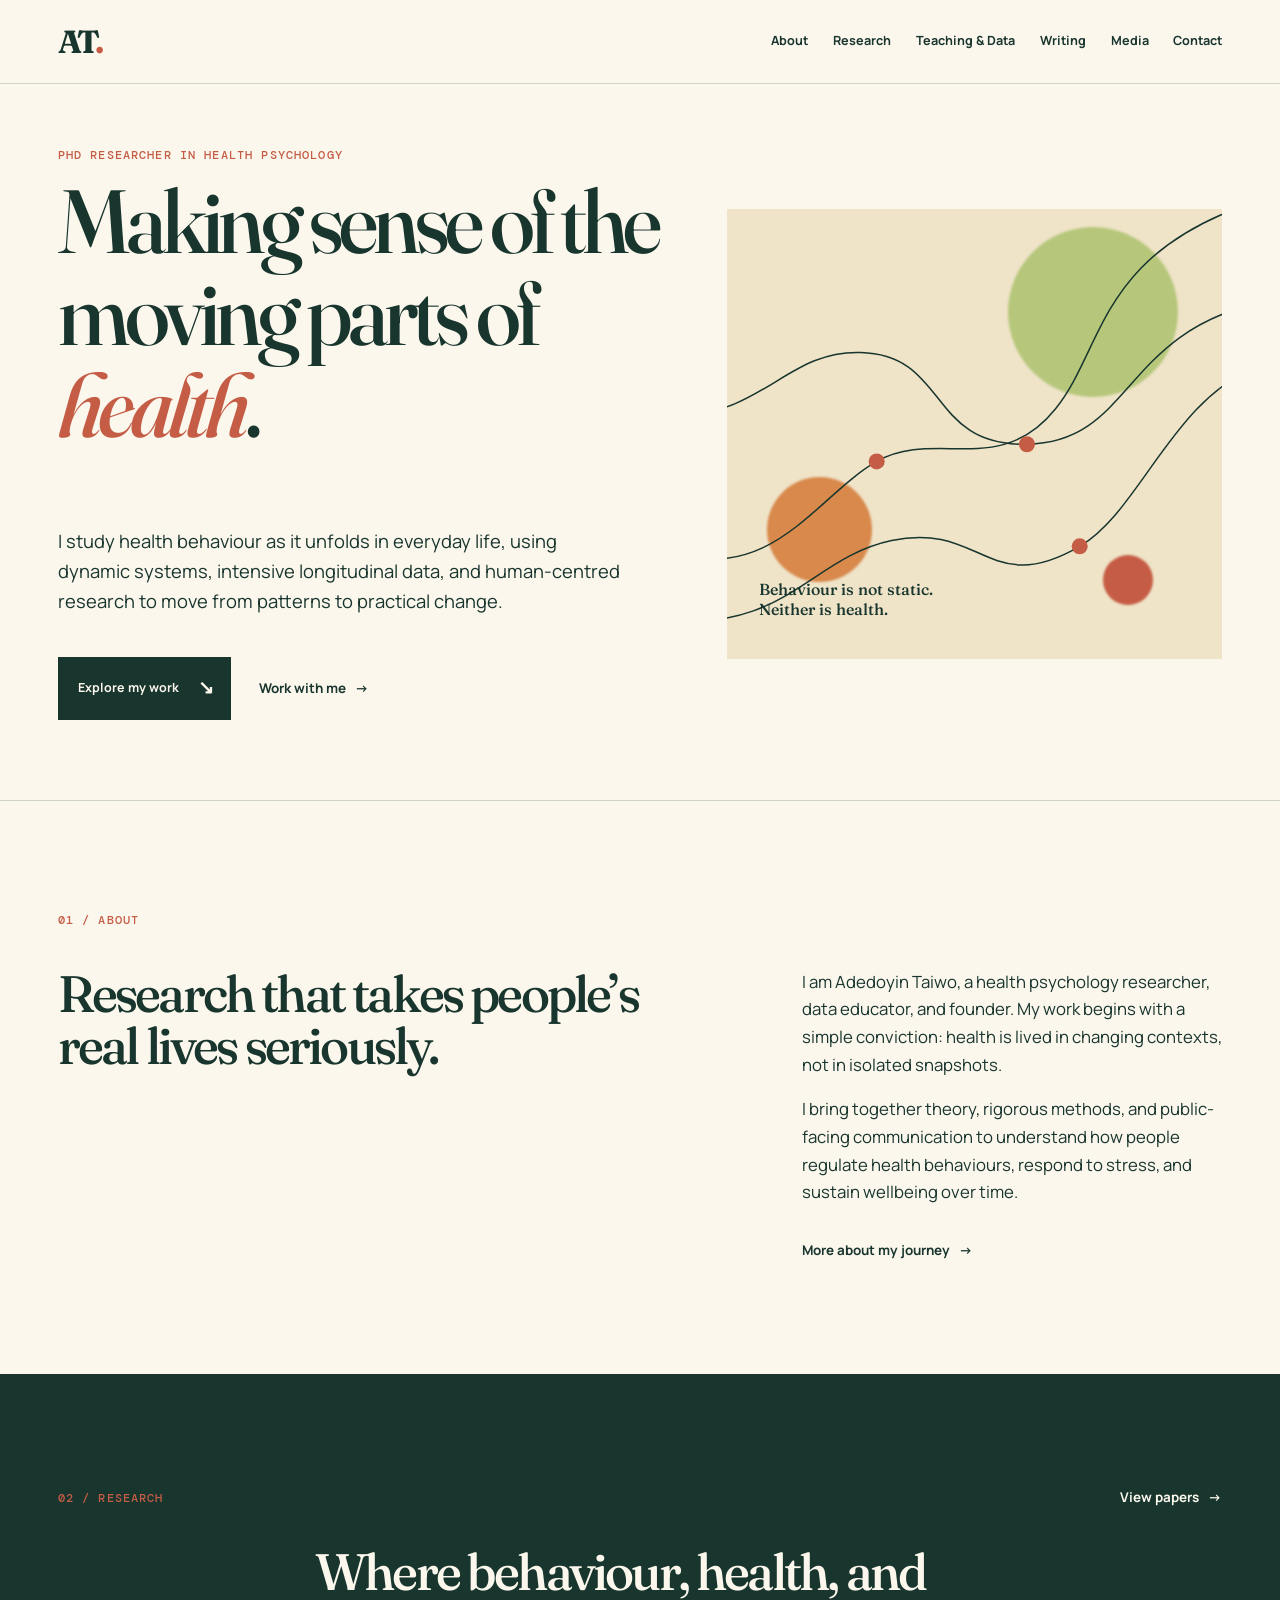
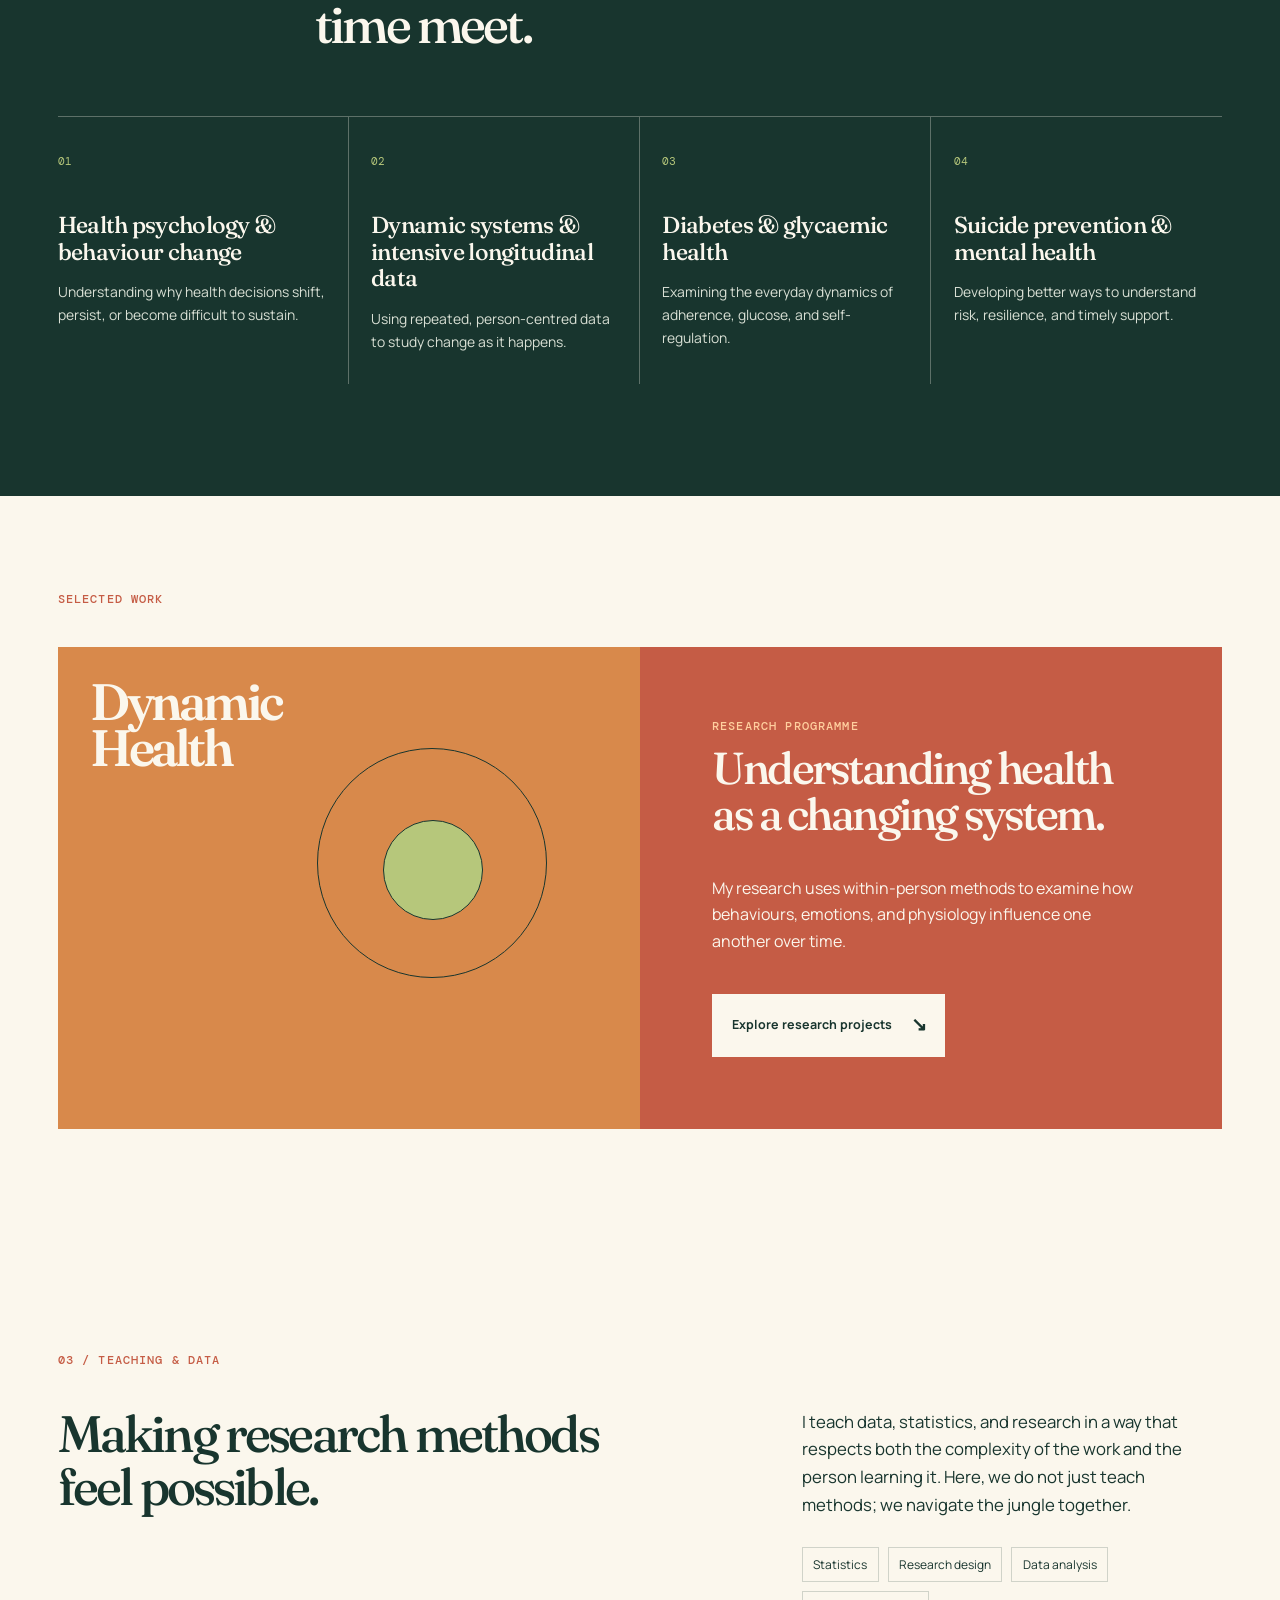
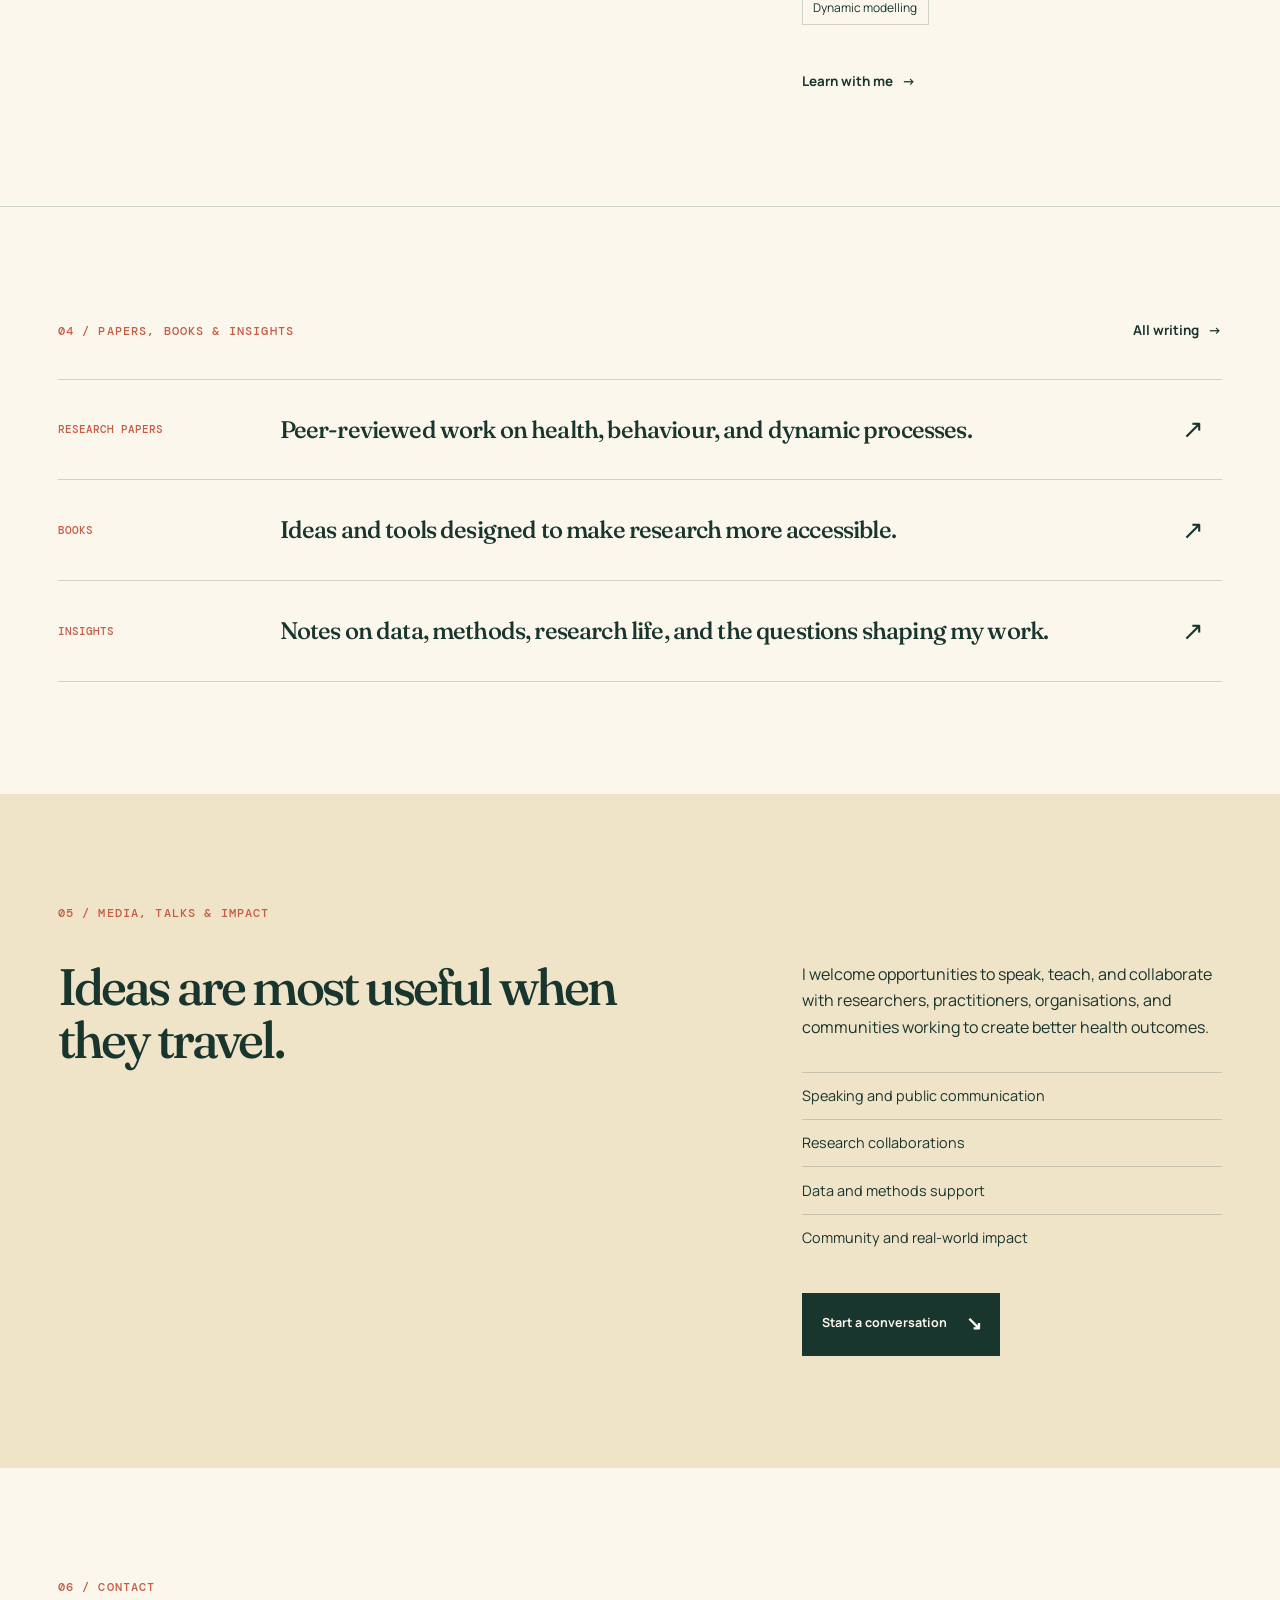
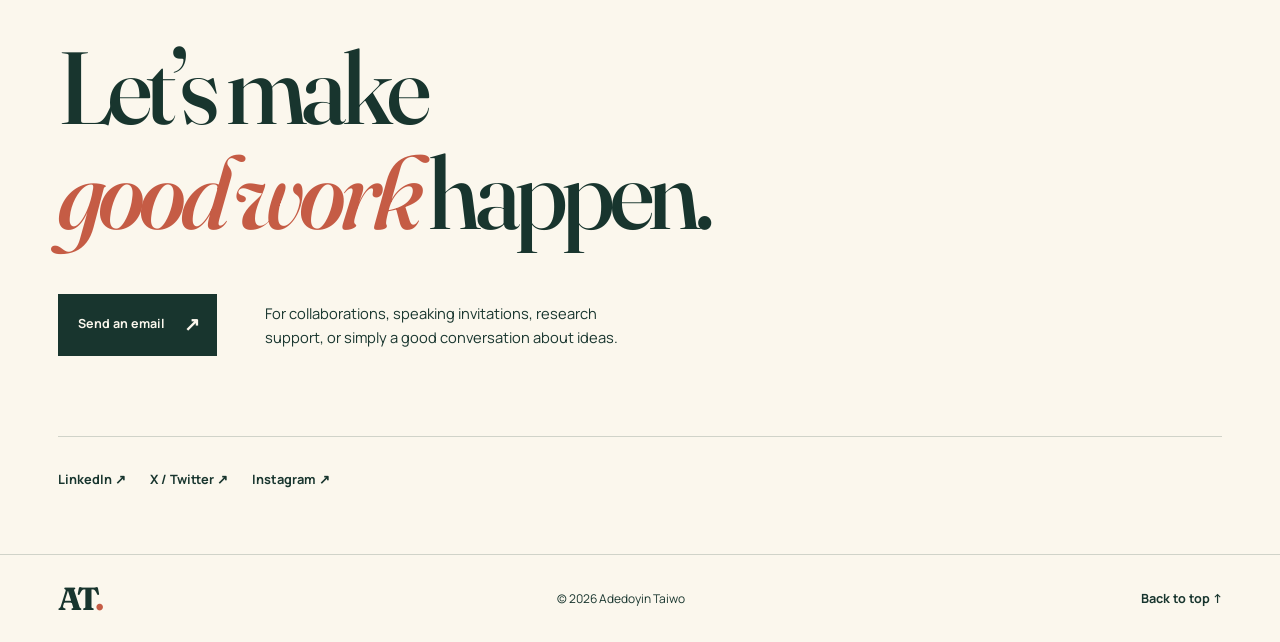
==== index.html @ b8abd849 "My Personal Website" ====
<!doctype html>
<html lang="en">
  <head>
    <meta charset="UTF-8" />
    <meta name="viewport" content="width=device-width, initial-scale=1.0" />
    <meta name="description" content="Adedoyin Taiwo is a PhD researcher in health psychology working at the intersection of health, behaviour, data, and dynamic systems." />
    <title>Adedoyin Taiwo | Health Psychology Researcher</title>
    <link rel="preconnect" href="https://fonts.googleapis.com" />
    <link rel="preconnect" href="https://fonts.gstatic.com" crossorigin />
    <link href="https://fonts.googleapis.com/css2?family=DM+Mono:wght@400;500&family=Fraunces:opsz,wght@9..144,500;9..144,600;9..144,700&family=Manrope:wght@400;500;600;700&display=swap" rel="stylesheet" />
    <link rel="stylesheet" href="styles.css" />
  </head>
  <body>
    <a class="skip-link" href="#main">Skip to content</a>
    <header class="site-header">
      <a class="wordmark" href="#home" aria-label="Adedoyin Taiwo home">AT<span>.</span></a>
      <button class="menu-button" aria-expanded="false" aria-controls="site-nav">Menu</button>
      <nav id="site-nav" class="site-nav" aria-label="Main navigation">
        <a href="#about">About</a>
        <a href="#research">Research</a>
        <a href="#teaching">Teaching & Data</a>
        <a href="#writing">Writing</a>
        <a href="#media">Media</a>
        <a href="#contact">Contact</a>
      </nav>
    </header>

    <main id="main">
      <section id="home" class="hero section-shell">
        <div class="hero-copy">
          <p class="eyebrow">PhD researcher in health psychology</p>
          <h1>Making sense of the moving parts of <em>health</em>.</h1>
          <p class="hero-intro">I study health behaviour as it unfolds in everyday life, using dynamic systems, intensive longitudinal data, and human-centred research to move from patterns to practical change.</p>
          <div class="hero-actions">
            <a class="button button-dark" href="#research">Explore my work <span>↘</span></a>
            <a class="text-link" href="#contact">Work with me <span>→</span></a>
          </div>
        </div>
        <div class="hero-art" aria-label="Abstract flowing data lines illustration" role="img">
          <div class="orb orb-one"></div><div class="orb orb-two"></div><div class="orb orb-three"></div>
          <svg viewBox="0 0 480 510" fill="none" aria-hidden="true">
            <path d="M-12 356C74 379 111 305 163 275C214 246 270 290 319 229C363 174 355 91 501 46" />
            <path d="M-22 413C84 424 105 359 176 344C254 327 261 395 340 349C393 318 421 220 496 192" />
            <path d="M-9 235C65 233 86 178 149 180C226 182 207 262 294 260C387 258 376 162 500 136" />
            <circle cx="163" cy="275" r="7" /><circle cx="340" cy="349" r="7" /><circle cx="294" cy="260" r="7" />
          </svg>
          <p class="art-caption">Behaviour is not static.<br />Neither is health.</p>
        </div>
      </section>

      <section id="about" class="about section-shell reveal">
        <p class="section-label">01 / About</p>
        <div class="section-content split">
          <h2>Research that takes people’s real lives seriously.</h2>
          <div>
            <p>I am Adedoyin Taiwo, a health psychology researcher, data educator, and founder. My work begins with a simple conviction: health is lived in changing contexts, not in isolated snapshots.</p>
            <p>I bring together theory, rigorous methods, and public-facing communication to understand how people regulate health behaviours, respond to stress, and sustain wellbeing over time.</p>
            <a class="text-link" href="#contact">More about my journey <span>→</span></a>
          </div>
        </div>
      </section>

      <section id="research" class="research section-shell reveal">
        <div class="section-heading"><p class="section-label">02 / Research</p><a class="text-link" href="#writing">View papers <span>→</span></a></div>
        <h2>Where behaviour, health, and time meet.</h2>
        <div class="theme-grid">
          <article><span>01</span><h3>Health psychology & behaviour change</h3><p>Understanding why health decisions shift, persist, or become difficult to sustain.</p></article>
          <article><span>02</span><h3>Dynamic systems & intensive longitudinal data</h3><p>Using repeated, person-centred data to study change as it happens.</p></article>
          <article><span>03</span><h3>Diabetes & glycaemic health</h3><p>Examining the everyday dynamics of adherence, glucose, and self-regulation.</p></article>
          <article><span>04</span><h3>Suicide prevention & mental health</h3><p>Developing better ways to understand risk, resilience, and timely support.</p></article>
        </div>
      </section>

      <section class="feature-project section-shell reveal">
        <p class="section-label">Selected work</p>
        <div class="project-card">
          <div class="project-visual"><span>Dynamic<br />Health</span><i></i><b></b></div>
          <div class="project-copy"><p class="project-type">RESEARCH PROGRAMME</p><h2>Understanding health as a changing system.</h2><p>My research uses within-person methods to examine how behaviours, emotions, and physiology influence one another over time.</p><a class="button button-light" href="#contact">Explore research projects <span>↘</span></a></div>
        </div>
      </section>

      <section id="teaching" class="teaching section-shell reveal">
        <p class="section-label">03 / Teaching & Data</p>
        <div class="section-content split"><h2>Making research methods feel possible.</h2><div><p>I teach data, statistics, and research in a way that respects both the complexity of the work and the person learning it. Here, we do not just teach methods; we navigate the jungle together.</p><div class="tag-row"><span>Statistics</span><span>Research design</span><span>Data analysis</span><span>Dynamic modelling</span></div><a class="text-link" href="#contact">Learn with me <span>→</span></a></div></div>
      </section>

      <section id="writing" class="writing section-shell reveal">
        <div class="section-heading"><p class="section-label">04 / Papers, books & insights</p><a class="text-link" href="#contact">All writing <span>→</span></a></div>
        <div class="writing-list">
          <article><p>RESEARCH PAPERS</p><h3>Peer-reviewed work on health, behaviour, and dynamic processes.</h3><a href="#contact" aria-label="View research papers">↗</a></article>
          <article><p>BOOKS</p><h3>Ideas and tools designed to make research more accessible.</h3><a href="#contact" aria-label="View books">↗</a></article>
          <article><p>INSIGHTS</p><h3>Notes on data, methods, research life, and the questions shaping my work.</h3><a href="#contact" aria-label="View insights">↗</a></article>
        </div>
      </section>

      <section id="media" class="media section-shell reveal">
        <p class="section-label">05 / Media, talks & impact</p>
        <div class="media-layout"><h2>Ideas are most useful when they travel.</h2><div><p>I welcome opportunities to speak, teach, and collaborate with researchers, practitioners, organisations, and communities working to create better health outcomes.</p><ul><li>Speaking and public communication</li><li>Research collaborations</li><li>Data and methods support</li><li>Community and real-world impact</li></ul><a class="button button-dark" href="#contact">Start a conversation <span>↘</span></a></div></div>
      </section>

      <section id="contact" class="contact section-shell reveal">
        <p class="section-label">06 / Contact</p>
        <h2>Let’s make<br /><em>good work</em> happen.</h2>
        <div class="contact-actions"><a class="button button-dark" href="mailto:hello@example.com">Send an email <span>↗</span></a><p>For collaborations, speaking invitations, research support, or simply a good conversation about ideas.</p></div>
        <div class="social-links"><a href="#" aria-label="LinkedIn profile">LinkedIn ↗</a><a href="#" aria-label="X profile">X / Twitter ↗</a><a href="#" aria-label="Instagram profile">Instagram ↗</a></div>
      </section>
    </main>
    <footer><a class="wordmark" href="#home">AT<span>.</span></a><p>© <span id="year"></span> Adedoyin Taiwo</p><a href="#home">Back to top ↑</a></footer>
    <script src="script.js"></script>
  </body>
</html>
---- styles.css ----
:root{--ink:#18352e;--cream:#fbf7ed;--sand:#efe3c8;--gold:#d8894b;--coral:#c55c45;--lime:#b6c77b;--line:rgba(24,53,46,.19);--serif:"Fraunces",Georgia,serif;--sans:"Manrope",Arial,sans-serif;--mono:"DM Mono",monospace}*{box-sizing:border-box}html{scroll-behavior:smooth}body{margin:0;background:var(--cream);color:var(--ink);font-family:var(--sans);font-size:16px;line-height:1.65}.skip-link{position:absolute;left:-999px}.skip-link:focus{left:1rem;top:1rem;z-index:99;background:white;padding:.5rem}.site-header{height:84px;display:flex;align-items:center;justify-content:space-between;max-width:1280px;margin:auto;padding:0 4.5vw;border-bottom:1px solid var(--line)}.wordmark{font:700 2rem var(--serif);text-decoration:none;color:var(--ink);letter-spacing:-.1em}.wordmark span{color:var(--coral)}.site-nav{display:flex;gap:1.55rem}.site-nav a,footer a{color:var(--ink);font-size:.79rem;font-weight:700;text-decoration:none}.site-nav a:hover,.text-link:hover{color:var(--coral)}.menu-button{display:none;background:none;border:0;font:700 .8rem var(--sans);color:var(--ink)}.section-shell{max-width:1280px;margin:auto;padding:7rem 4.5vw}.hero{min-height:650px;display:grid;grid-template-columns:1.1fr .9fr;align-items:center;gap:4rem;padding-top:4rem;padding-bottom:5rem}.eyebrow,.section-label,.project-type{font:500 .72rem var(--mono);letter-spacing:.1em;text-transform:uppercase}.eyebrow{color:var(--coral)}h1,h2,h3,p{margin-top:0}h1,h2{font-family:var(--serif);font-weight:500;letter-spacing:-.055em;line-height:1.03}h1{font-size:clamp(3.6rem,7vw,6.8rem);max-width:750px}h2{font-size:clamp(2.5rem,4vw,4.5rem);max-width:800px}h1 em,h2 em{color:var(--coral);font-style:italic}.hero-intro{max-width:570px;font-size:1.15rem}.hero-actions{display:flex;align-items:center;gap:1.7rem;margin-top:2.5rem}.button{display:inline-flex;gap:1.2rem;align-items:center;width:max-content;padding:.95rem 1.1rem 1rem 1.25rem;text-decoration:none;font-size:.78rem;font-weight:700}.button span{font-size:1.2rem}.button-dark{background:var(--ink);color:var(--cream)}.button-light{background:var(--cream);color:var(--ink)}.text-link{color:var(--ink);font-weight:700;text-decoration:none;font-size:.84rem}.text-link span{margin-left:.4rem}.hero-art{height:450px;position:relative;background:var(--sand);overflow:hidden}.hero-art svg{position:absolute;width:130%;height:130%;top:-14%;left:-17%}.hero-art path{stroke:var(--ink);stroke-width:1.3}.hero-art circle{fill:var(--coral)}.orb{position:absolute;border-radius:50%;filter:blur(1px)}.orb-one{width:170px;height:170px;background:var(--lime);top:4%;right:9%}.orb-two{width:105px;height:105px;background:var(--gold);bottom:17%;left:8%}.orb-three{width:50px;height:50px;background:var(--coral);bottom:12%;right:14%}.art-caption{position:absolute;left:2rem;bottom:1.5rem;line-height:1.2;font:500 1rem var(--serif)}.about{border-top:1px solid var(--line)}.section-label{color:var(--coral);margin-bottom:2.5rem}.split{display:grid;grid-template-columns:1.1fr .75fr;gap:8rem}.split>div p{font-size:1.05rem}.split .text-link{display:inline-block;margin-top:1rem}.research{background:var(--ink);color:var(--cream);max-width:none;padding-left:max(4.5vw,calc((100vw - 1280px)/2 + 4.5vw));padding-right:max(4.5vw,calc((100vw - 1280px)/2 + 4.5vw))}.research .section-heading{max-width:1280px;margin:auto}.research h2{max-width:650px;margin:0 auto 4rem}.research .text-link{color:var(--cream)}.section-heading{display:flex;justify-content:space-between;align-items:baseline}.theme-grid{max-width:1280px;margin:auto;display:grid;grid-template-columns:repeat(4,1fr);gap:0;border-top:1px solid rgba(251,247,237,.3)}.theme-grid article{padding:1.8rem 1.5rem 1rem 0;border-right:1px solid rgba(251,247,237,.3);padding-right:1.4rem}.theme-grid article+article{padding-left:1.4rem}.theme-grid article:last-child{border:0}.theme-grid span{font:400 .7rem var(--mono);color:var(--lime)}.theme-grid h3{font:500 1.45rem/1.15 var(--serif);margin:2.5rem 0 1rem;letter-spacing:-.03em}.theme-grid p{font-size:.87rem;color:#d9e0d5}.feature-project{padding-top:6rem}.project-card{display:grid;grid-template-columns:1fr 1fr;background:var(--coral);color:var(--cream)}.project-visual{min-height:440px;background:var(--gold);position:relative;padding:2rem;font:600 clamp(2rem,4vw,3.7rem)/.9 var(--serif);letter-spacing:-.06em}.project-visual i,.project-visual b{display:block;position:absolute;border:1px solid var(--ink);border-radius:50%}.project-visual i{width:230px;height:230px;right:16%;top:21%}.project-visual b{width:100px;height:100px;right:27%;top:36%;background:var(--lime)}.project-copy{padding:4.5rem}.project-copy h2{font-size:clamp(2.4rem,3.5vw,4rem)}.project-copy p:not(.project-type){max-width:450px}.project-type{color:#ffcf9e}.project-copy .button{margin-top:1.5rem}.teaching{border-bottom:1px solid var(--line)}.tag-row{display:flex;flex-wrap:wrap;gap:.55rem;margin:1.8rem 0}.tag-row span{border:1px solid var(--line);padding:.4rem .65rem;font-size:.75rem}.writing-list{border-top:1px solid var(--line)}.writing-list article{display:grid;grid-template-columns:190px 1fr 40px;align-items:center;gap:2rem;padding:1.8rem 0;border-bottom:1px solid var(--line)}.writing-list p{font:500 .67rem var(--mono);margin:0;color:var(--coral)}.writing-list h3{font:500 1.5rem/1.15 var(--serif);letter-spacing:-.035em;margin:0}.writing-list a{font-size:1.6rem;text-decoration:none;color:var(--ink)}.media{background:var(--sand);max-width:none;padding-left:max(4.5vw,calc((100vw - 1280px)/2 + 4.5vw));padding-right:max(4.5vw,calc((100vw - 1280px)/2 + 4.5vw))}.media-layout{max-width:1280px;margin:auto;display:grid;grid-template-columns:1.1fr .75fr;gap:8rem}.media-layout li{list-style:none;border-top:1px solid var(--line);padding:.7rem 0;font-size:.9rem}.media-layout ul{padding:1rem 0;margin:1rem 0}.contact{padding-bottom:4rem}.contact h2{font-size:clamp(4rem,8vw,8rem);margin:1rem 0 3rem}.contact-actions{display:flex;gap:3rem;align-items:center}.contact-actions p{max-width:380px;font-size:.92rem;margin:0}.social-links{display:flex;gap:1.5rem;border-top:1px solid var(--line);padding-top:2rem;margin-top:5rem}.social-links a{font-size:.8rem;color:var(--ink);font-weight:700;text-decoration:none}footer{max-width:1280px;margin:auto;border-top:1px solid var(--line);padding:1.5rem 4.5vw;display:flex;justify-content:space-between;align-items:center}footer p{font-size:.75rem;margin:0}@media(max-width:760px){.site-header{height:70px;padding:0 1.25rem}.menu-button{display:block}.site-nav{display:none;position:absolute;left:0;right:0;top:70px;background:var(--cream);z-index:5;padding:1.3rem;flex-direction:column;border-bottom:1px solid var(--line)}.site-nav.open{display:flex}.section-shell{padding:4.5rem 1.25rem}.hero{display:block;min-height:0;padding-top:4rem}.hero-art{height:370px;margin-top:3.5rem}.split,.media-layout{grid-template-columns:1fr;gap:2rem}.theme-grid{grid-template-columns:1fr 1fr}.theme-grid article{border-bottom:1px solid rgba(251,247,237,.3);padding-left:0!important}.theme-grid article:nth-child(even){border-right:0;padding-left:1.25rem!important}.project-card{grid-template-columns:1fr}.project-copy{padding:2.4rem 1.5rem}.project-visual{min-height:300px}.writing-list article{grid-template-columns:1fr 30px;gap:1rem}.writing-list article p{grid-column:1/3}.contact-actions{display:block}.contact-actions p{margin-top:1.5rem}.social-links{gap:.8rem;flex-wrap:wrap}footer{padding:1.25rem;gap:1rem}.hero-actions{flex-wrap:wrap}}
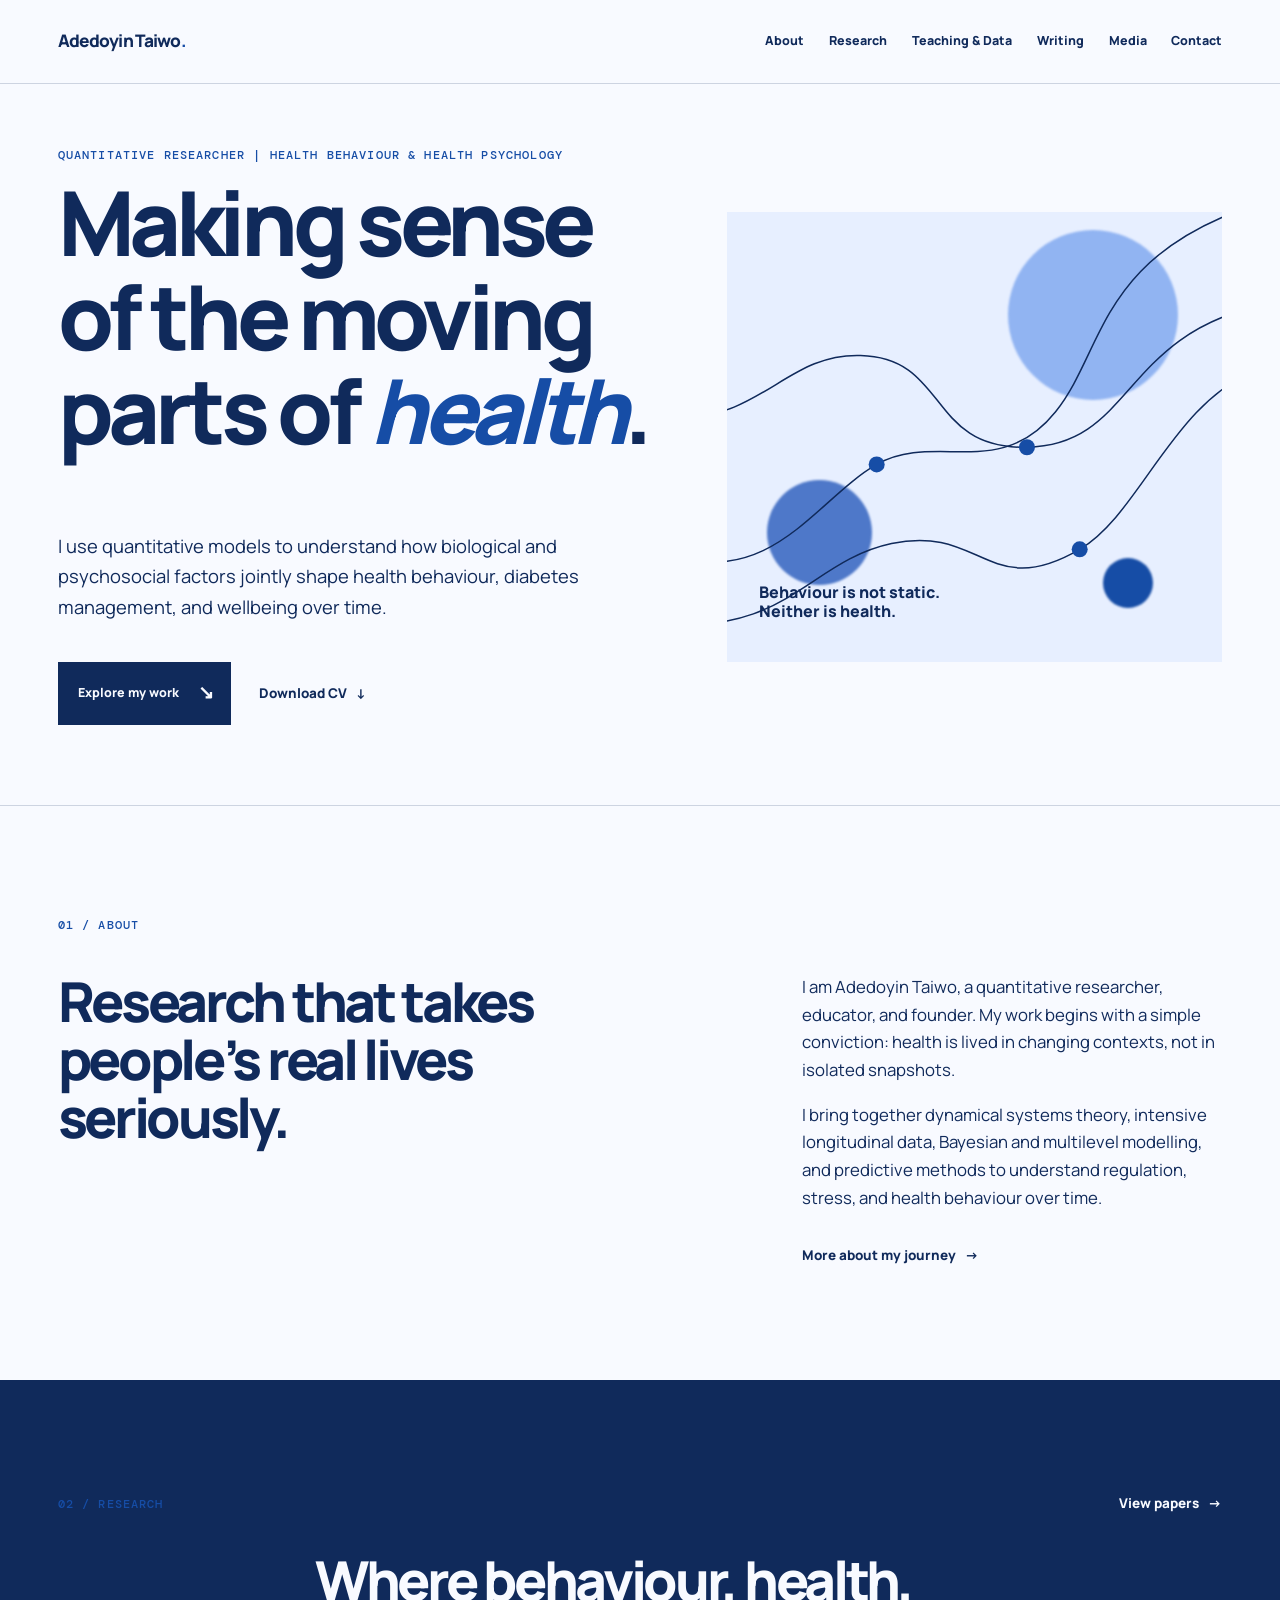
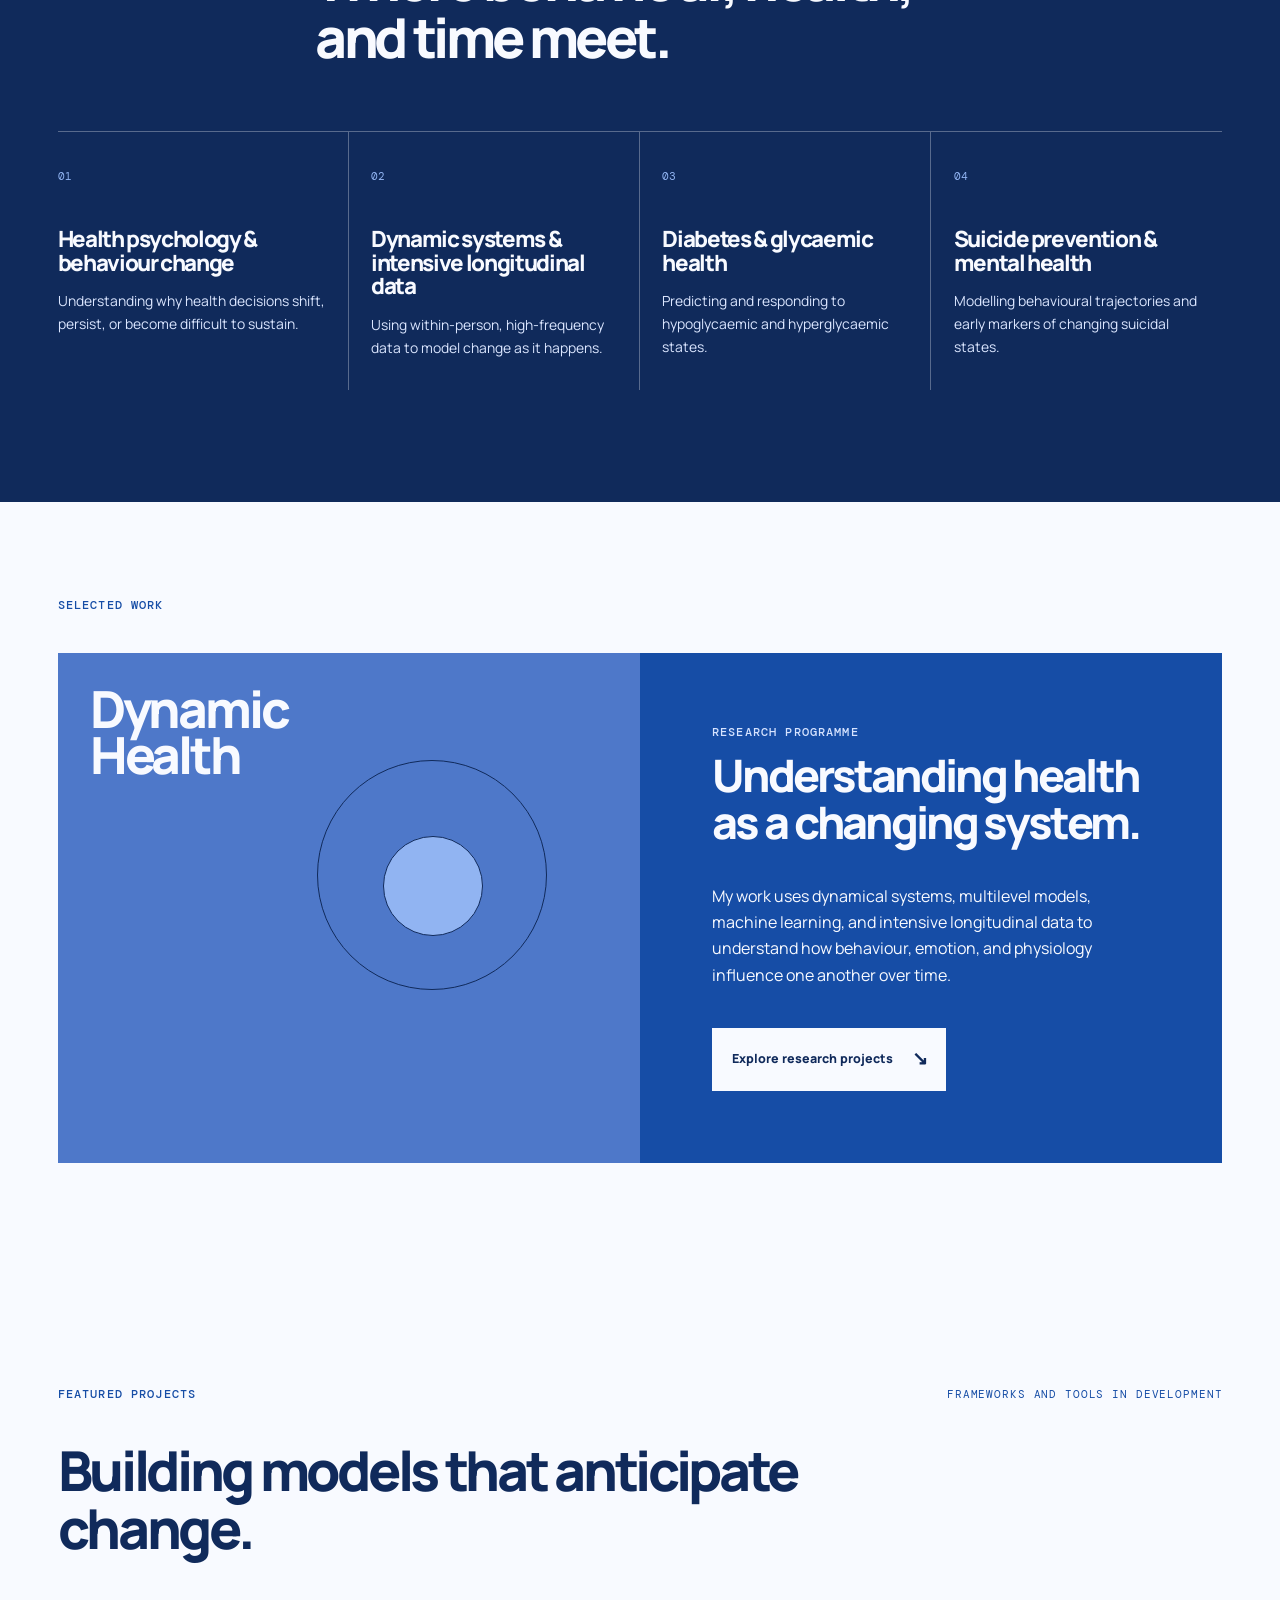
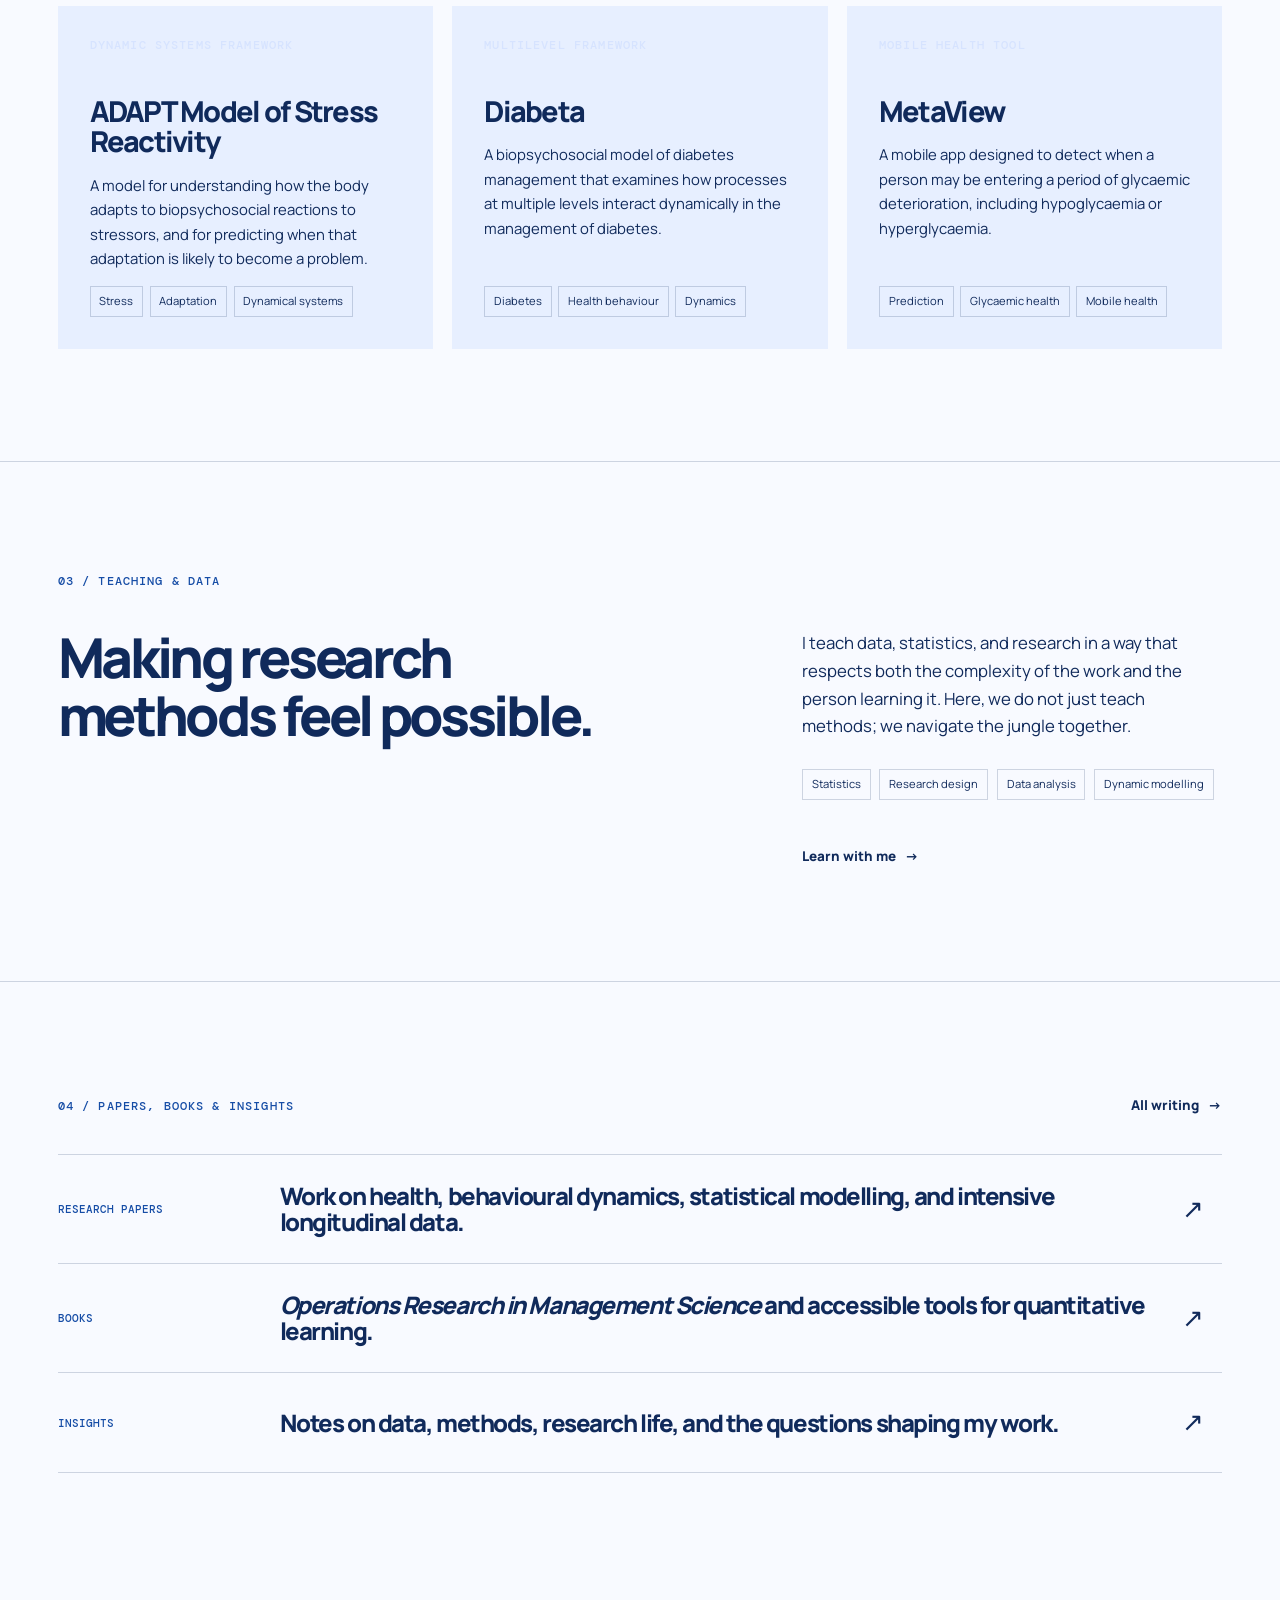
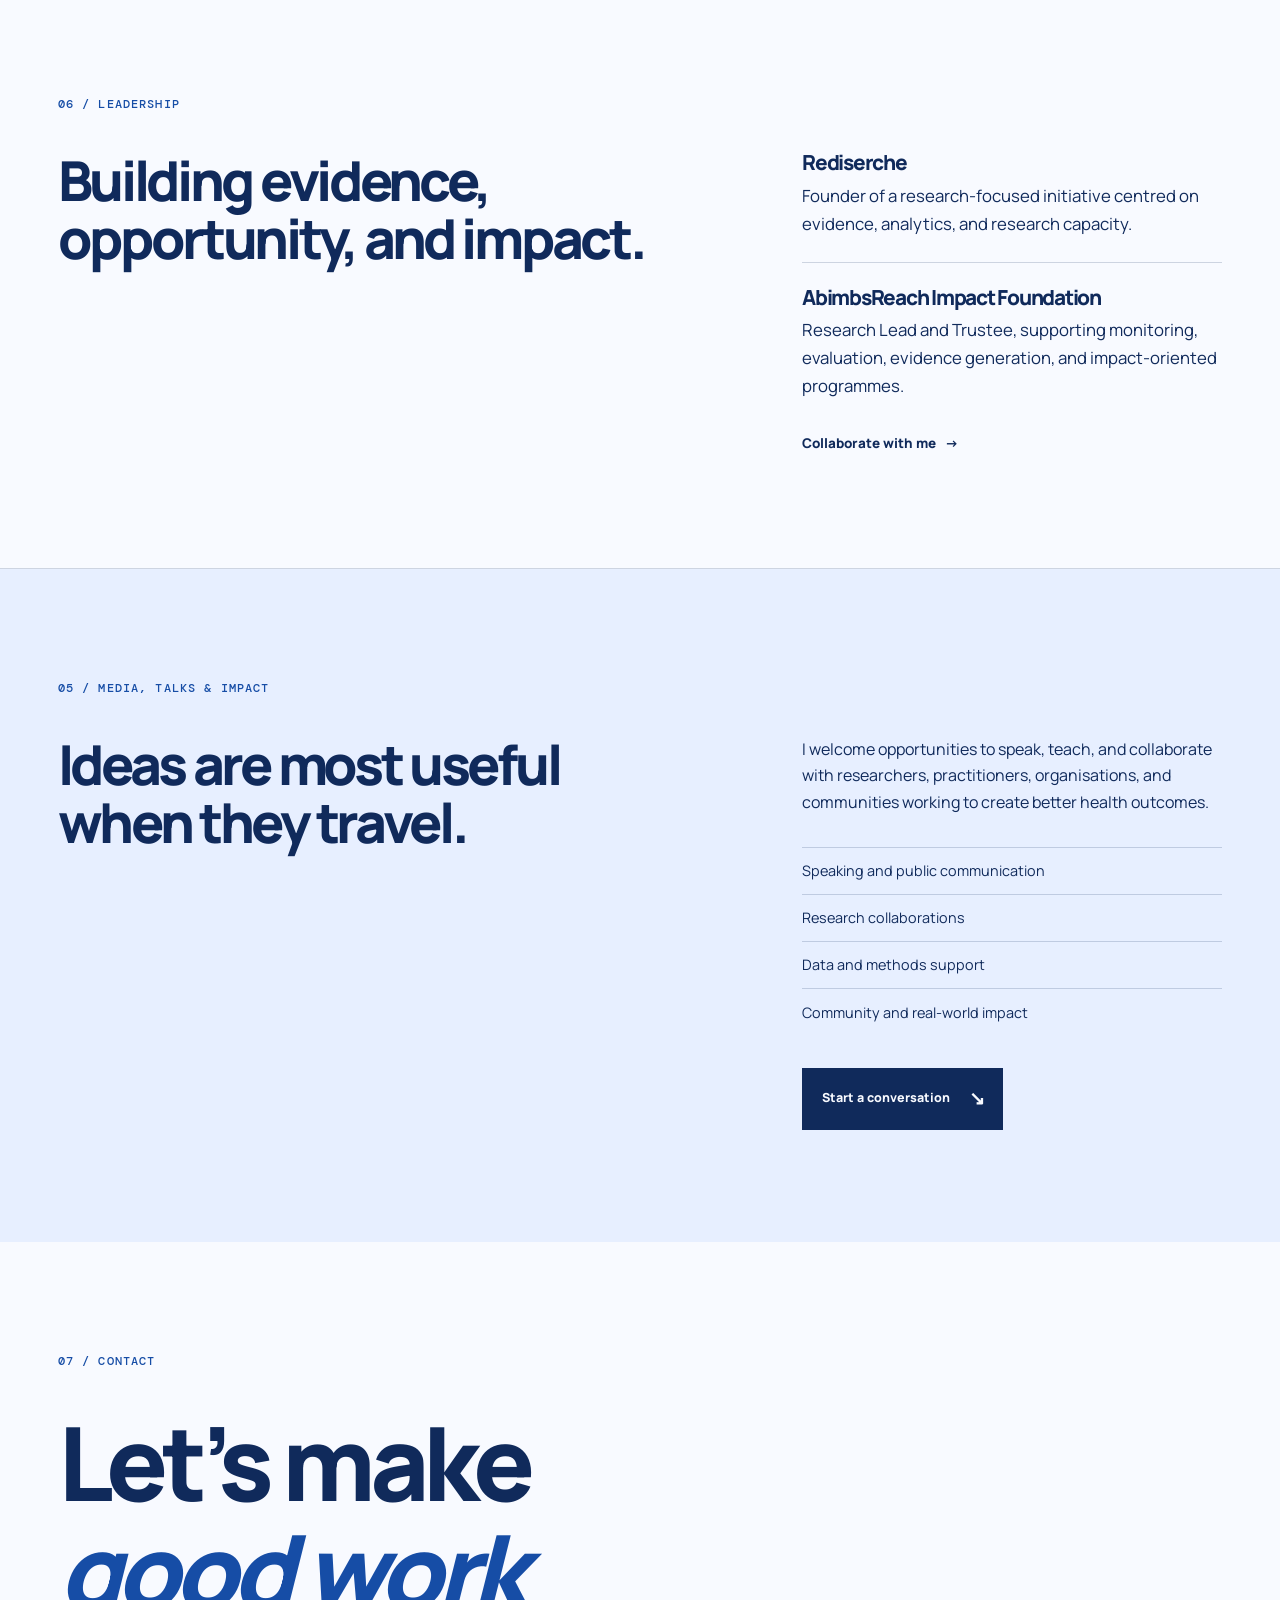
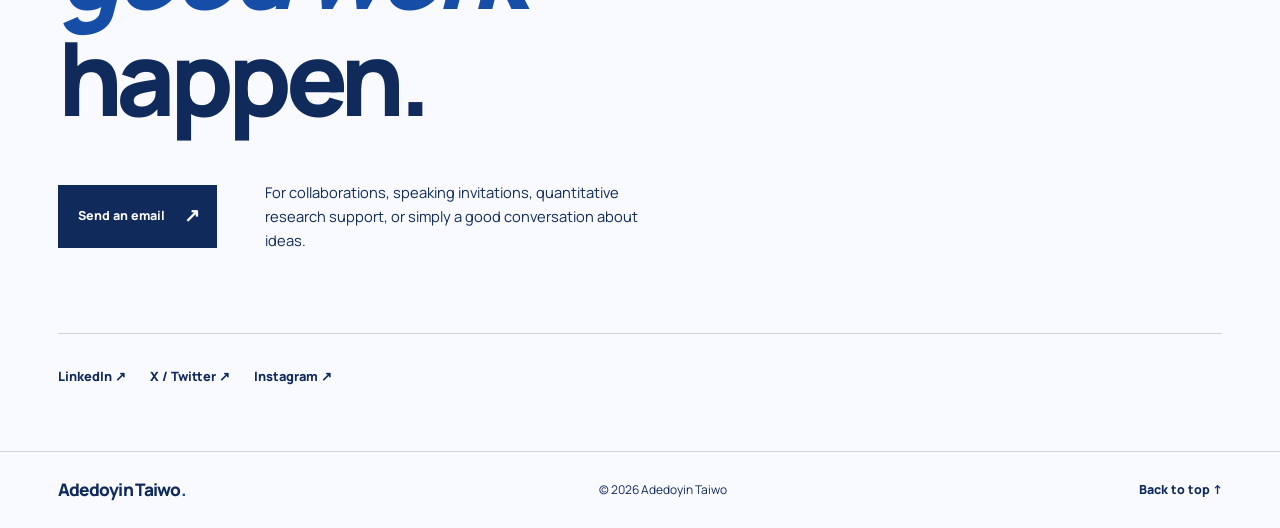
==== commit 6331f3a5: "Personal Website second Push" ====
--- a/index.html
+++ b/index.html
@@ -3,8 +3,8 @@
   <head>
     <meta charset="UTF-8" />
     <meta name="viewport" content="width=device-width, initial-scale=1.0" />
-    <meta name="description" content="Adedoyin Taiwo is a PhD researcher in health psychology working at the intersection of health, behaviour, data, and dynamic systems." />
-    <title>Adedoyin Taiwo | Health Psychology Researcher</title>
+    <meta name="description" content="Adedoyin Taiwo is a quantitative researcher working at the intersection of health behaviour, health psychology, data, and dynamic systems." />
+    <title>Adedoyin Taiwo | Quantitative Researcher</title>
     <link rel="preconnect" href="https://fonts.googleapis.com" />
     <link rel="preconnect" href="https://fonts.gstatic.com" crossorigin />
     <link href="https://fonts.googleapis.com/css2?family=DM+Mono:wght@400;500&family=Fraunces:opsz,wght@9..144,500;9..144,600;9..144,700&family=Manrope:wght@400;500;600;700&display=swap" rel="stylesheet" />
@@ -13,7 +13,7 @@
   <body>
     <a class="skip-link" href="#main">Skip to content</a>
     <header class="site-header">
-      <a class="wordmark" href="#home" aria-label="Adedoyin Taiwo home">AT<span>.</span></a>
+      <a class="wordmark" href="#home" aria-label="Adedoyin Taiwo home">Adedoyin Taiwo<span>.</span></a>
       <button class="menu-button" aria-expanded="false" aria-controls="site-nav">Menu</button>
       <nav id="site-nav" class="site-nav" aria-label="Main navigation">
         <a href="#about">About</a>
@@ -28,12 +28,12 @@
     <main id="main">
       <section id="home" class="hero section-shell">
         <div class="hero-copy">
-          <p class="eyebrow">PhD researcher in health psychology</p>
+          <p class="eyebrow">Quantitative researcher | Health behaviour & health psychology</p>
           <h1>Making sense of the moving parts of <em>health</em>.</h1>
-          <p class="hero-intro">I study health behaviour as it unfolds in everyday life, using dynamic systems, intensive longitudinal data, and human-centred research to move from patterns to practical change.</p>
+          <p class="hero-intro">I use quantitative models to understand how biological and psychosocial factors jointly shape health behaviour, diabetes management, and wellbeing over time.</p>
           <div class="hero-actions">
             <a class="button button-dark" href="#research">Explore my work <span>↘</span></a>
-            <a class="text-link" href="#contact">Work with me <span>→</span></a>
+            <a class="text-link" href="Adedoyin_Olalekan_Taiwo_Academic_11132026.docx" download>Download CV <span>↓</span></a>
           </div>
         </div>
         <div class="hero-art" aria-label="Abstract flowing data lines illustration" role="img">
@@ -53,8 +53,8 @@
         <div class="section-content split">
           <h2>Research that takes people’s real lives seriously.</h2>
           <div>
-            <p>I am Adedoyin Taiwo, a health psychology researcher, data educator, and founder. My work begins with a simple conviction: health is lived in changing contexts, not in isolated snapshots.</p>
-            <p>I bring together theory, rigorous methods, and public-facing communication to understand how people regulate health behaviours, respond to stress, and sustain wellbeing over time.</p>
+            <p>I am Adedoyin Taiwo, a quantitative researcher, educator, and founder. My work begins with a simple conviction: health is lived in changing contexts, not in isolated snapshots.</p>
+            <p>I bring together dynamical systems theory, intensive longitudinal data, Bayesian and multilevel modelling, and predictive methods to understand regulation, stress, and health behaviour over time.</p>
             <a class="text-link" href="#contact">More about my journey <span>→</span></a>
           </div>
         </div>
@@ -65,9 +65,9 @@
         <h2>Where behaviour, health, and time meet.</h2>
         <div class="theme-grid">
           <article><span>01</span><h3>Health psychology & behaviour change</h3><p>Understanding why health decisions shift, persist, or become difficult to sustain.</p></article>
-          <article><span>02</span><h3>Dynamic systems & intensive longitudinal data</h3><p>Using repeated, person-centred data to study change as it happens.</p></article>
-          <article><span>03</span><h3>Diabetes & glycaemic health</h3><p>Examining the everyday dynamics of adherence, glucose, and self-regulation.</p></article>
-          <article><span>04</span><h3>Suicide prevention & mental health</h3><p>Developing better ways to understand risk, resilience, and timely support.</p></article>
+          <article><span>02</span><h3>Dynamic systems & intensive longitudinal data</h3><p>Using within-person, high-frequency data to model change as it happens.</p></article>
+          <article><span>03</span><h3>Diabetes & glycaemic health</h3><p>Predicting and responding to hypoglycaemic and hyperglycaemic states.</p></article>
+          <article><span>04</span><h3>Suicide prevention & mental health</h3><p>Modelling behavioural trajectories and early markers of changing suicidal states.</p></article>
         </div>
       </section>
 
@@ -75,7 +75,17 @@
         <p class="section-label">Selected work</p>
         <div class="project-card">
           <div class="project-visual"><span>Dynamic<br />Health</span><i></i><b></b></div>
-          <div class="project-copy"><p class="project-type">RESEARCH PROGRAMME</p><h2>Understanding health as a changing system.</h2><p>My research uses within-person methods to examine how behaviours, emotions, and physiology influence one another over time.</p><a class="button button-light" href="#contact">Explore research projects <span>↘</span></a></div>
+          <div class="project-copy"><p class="project-type">RESEARCH PROGRAMME</p><h2>Understanding health as a changing system.</h2><p>My work uses dynamical systems, multilevel models, machine learning, and intensive longitudinal data to understand how behaviour, emotion, and physiology influence one another over time.</p><a class="button button-light" href="#projects">Explore research projects <span>↘</span></a></div>
+        </div>
+      </section>
+
+      <section id="projects" class="projects section-shell reveal">
+        <div class="section-heading"><p class="section-label">Featured projects</p><p class="project-note">Frameworks and tools in development</p></div>
+        <h2>Building models that anticipate change.</h2>
+        <div class="project-grid">
+          <article><p class="project-type">DYNAMIC SYSTEMS FRAMEWORK</p><h3>ADAPT Model of Stress Reactivity</h3><p>A model for understanding how the body adapts to biopsychosocial reactions to stressors, and for predicting when that adaptation is likely to become a problem.</p><div class="project-tags"><span>Stress</span><span>Adaptation</span><span>Dynamical systems</span></div></article>
+          <article><p class="project-type">MULTILEVEL FRAMEWORK</p><h3>Diabeta</h3><p>A biopsychosocial model of diabetes management that examines how processes at multiple levels interact dynamically in the management of diabetes.</p><div class="project-tags"><span>Diabetes</span><span>Health behaviour</span><span>Dynamics</span></div></article>
+          <article><p class="project-type">MOBILE HEALTH TOOL</p><h3>MetaView</h3><p>A mobile app designed to detect when a person may be entering a period of glycaemic deterioration, including hypoglycaemia or hyperglycaemia.</p><div class="project-tags"><span>Prediction</span><span>Glycaemic health</span><span>Mobile health</span></div></article>
         </div>
       </section>
 
@@ -87,10 +97,15 @@
       <section id="writing" class="writing section-shell reveal">
         <div class="section-heading"><p class="section-label">04 / Papers, books & insights</p><a class="text-link" href="#contact">All writing <span>→</span></a></div>
         <div class="writing-list">
-          <article><p>RESEARCH PAPERS</p><h3>Peer-reviewed work on health, behaviour, and dynamic processes.</h3><a href="#contact" aria-label="View research papers">↗</a></article>
-          <article><p>BOOKS</p><h3>Ideas and tools designed to make research more accessible.</h3><a href="#contact" aria-label="View books">↗</a></article>
+          <article><p>RESEARCH PAPERS</p><h3>Work on health, behavioural dynamics, statistical modelling, and intensive longitudinal data.</h3><a href="#contact" aria-label="View research papers">↗</a></article>
+          <article><p>BOOKS</p><h3><em>Operations Research in Management Science</em> and accessible tools for quantitative learning.</h3><a href="https://selar.com/378qx2" aria-label="View books">↗</a></article>
           <article><p>INSIGHTS</p><h3>Notes on data, methods, research life, and the questions shaping my work.</h3><a href="#contact" aria-label="View insights">↗</a></article>
         </div>
+      </section>
+
+      <section class="leadership section-shell reveal">
+        <p class="section-label">06 / Leadership</p>
+        <div class="section-content split"><h2>Building evidence, opportunity, and impact.</h2><div><article><h3>Rediserche</h3><p>Founder of a research-focused initiative centred on evidence, analytics, and research capacity.</p></article><article><h3>AbimbsReach Impact Foundation</h3><p>Research Lead and Trustee, supporting monitoring, evaluation, evidence generation, and impact-oriented programmes.</p></article><a class="text-link" href="#contact">Collaborate with me <span>→</span></a></div></div>
       </section>
 
       <section id="media" class="media section-shell reveal">
@@ -99,13 +114,13 @@
       </section>
 
       <section id="contact" class="contact section-shell reveal">
-        <p class="section-label">06 / Contact</p>
+        <p class="section-label">07 / Contact</p>
         <h2>Let’s make<br /><em>good work</em> happen.</h2>
-        <div class="contact-actions"><a class="button button-dark" href="mailto:hello@example.com">Send an email <span>↗</span></a><p>For collaborations, speaking invitations, research support, or simply a good conversation about ideas.</p></div>
-        <div class="social-links"><a href="#" aria-label="LinkedIn profile">LinkedIn ↗</a><a href="#" aria-label="X profile">X / Twitter ↗</a><a href="#" aria-label="Instagram profile">Instagram ↗</a></div>
+        <div class="contact-actions"><a class="button button-dark" href="mailto:adedoyinoltaiwo@gmail.com">Send an email <span>↗</span></a><p>For collaborations, speaking invitations, quantitative research support, or simply a good conversation about ideas.</p></div>
+        <div class="social-links"><a href="https://www.linkedin.com/in/adedoyintaiwo/" aria-label="LinkedIn profile">LinkedIn ↗</a><a href="https://x.com/adedoyinoltaiwo" aria-label="X profile">X / Twitter ↗</a><a href="https://www.instagram.com/adedoyinheph/" aria-label="Instagram profile">Instagram ↗</a></div>
       </section>
     </main>
-    <footer><a class="wordmark" href="#home">AT<span>.</span></a><p>© <span id="year"></span> Adedoyin Taiwo</p><a href="#home">Back to top ↑</a></footer>
+    <footer><a class="wordmark" href="#home">Adedoyin Taiwo<span>.</span></a><p>© <span id="year"></span> Adedoyin Taiwo</p><a href="#home">Back to top ↑</a></footer>
     <script src="script.js"></script>
   </body>
 </html>
--- a/styles.css
+++ b/styles.css
@@ -1 +1 @@
-:root{--ink:#18352e;--cream:#fbf7ed;--sand:#efe3c8;--gold:#d8894b;--coral:#c55c45;--lime:#b6c77b;--line:rgba(24,53,46,.19);--serif:"Fraunces",Georgia,serif;--sans:"Manrope",Arial,sans-serif;--mono:"DM Mono",monospace}*{box-sizing:border-box}html{scroll-behavior:smooth}body{margin:0;background:var(--cream);color:var(--ink);font-family:var(--sans);font-size:16px;line-height:1.65}.skip-link{position:absolute;left:-999px}.skip-link:focus{left:1rem;top:1rem;z-index:99;background:white;padding:.5rem}.site-header{height:84px;display:flex;align-items:center;justify-content:space-between;max-width:1280px;margin:auto;padding:0 4.5vw;border-bottom:1px solid var(--line)}.wordmark{font:700 2rem var(--serif);text-decoration:none;color:var(--ink);letter-spacing:-.1em}.wordmark span{color:var(--coral)}.site-nav{display:flex;gap:1.55rem}.site-nav a,footer a{color:var(--ink);font-size:.79rem;font-weight:700;text-decoration:none}.site-nav a:hover,.text-link:hover{color:var(--coral)}.menu-button{display:none;background:none;border:0;font:700 .8rem var(--sans);color:var(--ink)}.section-shell{max-width:1280px;margin:auto;padding:7rem 4.5vw}.hero{min-height:650px;display:grid;grid-template-columns:1.1fr .9fr;align-items:center;gap:4rem;padding-top:4rem;padding-bottom:5rem}.eyebrow,.section-label,.project-type{font:500 .72rem var(--mono);letter-spacing:.1em;text-transform:uppercase}.eyebrow{color:var(--coral)}h1,h2,h3,p{margin-top:0}h1,h2{font-family:var(--serif);font-weight:500;letter-spacing:-.055em;line-height:1.03}h1{font-size:clamp(3.6rem,7vw,6.8rem);max-width:750px}h2{font-size:clamp(2.5rem,4vw,4.5rem);max-width:800px}h1 em,h2 em{color:var(--coral);font-style:italic}.hero-intro{max-width:570px;font-size:1.15rem}.hero-actions{display:flex;align-items:center;gap:1.7rem;margin-top:2.5rem}.button{display:inline-flex;gap:1.2rem;align-items:center;width:max-content;padding:.95rem 1.1rem 1rem 1.25rem;text-decoration:none;font-size:.78rem;font-weight:700}.button span{font-size:1.2rem}.button-dark{background:var(--ink);color:var(--cream)}.button-light{background:var(--cream);color:var(--ink)}.text-link{color:var(--ink);font-weight:700;text-decoration:none;font-size:.84rem}.text-link span{margin-left:.4rem}.hero-art{height:450px;position:relative;background:var(--sand);overflow:hidden}.hero-art svg{position:absolute;width:130%;height:130%;top:-14%;left:-17%}.hero-art path{stroke:var(--ink);stroke-width:1.3}.hero-art circle{fill:var(--coral)}.orb{position:absolute;border-radius:50%;filter:blur(1px)}.orb-one{width:170px;height:170px;background:var(--lime);top:4%;right:9%}.orb-two{width:105px;height:105px;background:var(--gold);bottom:17%;left:8%}.orb-three{width:50px;height:50px;background:var(--coral);bottom:12%;right:14%}.art-caption{position:absolute;left:2rem;bottom:1.5rem;line-height:1.2;font:500 1rem var(--serif)}.about{border-top:1px solid var(--line)}.section-label{color:var(--coral);margin-bottom:2.5rem}.split{display:grid;grid-template-columns:1.1fr .75fr;gap:8rem}.split>div p{font-size:1.05rem}.split .text-link{display:inline-block;margin-top:1rem}.research{background:var(--ink);color:var(--cream);max-width:none;padding-left:max(4.5vw,calc((100vw - 1280px)/2 + 4.5vw));padding-right:max(4.5vw,calc((100vw - 1280px)/2 + 4.5vw))}.research .section-heading{max-width:1280px;margin:auto}.research h2{max-width:650px;margin:0 auto 4rem}.research .text-link{color:var(--cream)}.section-heading{display:flex;justify-content:space-between;align-items:baseline}.theme-grid{max-width:1280px;margin:auto;display:grid;grid-template-columns:repeat(4,1fr);gap:0;border-top:1px solid rgba(251,247,237,.3)}.theme-grid article{padding:1.8rem 1.5rem 1rem 0;border-right:1px solid rgba(251,247,237,.3);padding-right:1.4rem}.theme-grid article+article{padding-left:1.4rem}.theme-grid article:last-child{border:0}.theme-grid span{font:400 .7rem var(--mono);color:var(--lime)}.theme-grid h3{font:500 1.45rem/1.15 var(--serif);margin:2.5rem 0 1rem;letter-spacing:-.03em}.theme-grid p{font-size:.87rem;color:#d9e0d5}.feature-project{padding-top:6rem}.project-card{display:grid;grid-template-columns:1fr 1fr;background:var(--coral);color:var(--cream)}.project-visual{min-height:440px;background:var(--gold);position:relative;padding:2rem;font:600 clamp(2rem,4vw,3.7rem)/.9 var(--serif);letter-spacing:-.06em}.project-visual i,.project-visual b{display:block;position:absolute;border:1px solid var(--ink);border-radius:50%}.project-visual i{width:230px;height:230px;right:16%;top:21%}.project-visual b{width:100px;height:100px;right:27%;top:36%;background:var(--lime)}.project-copy{padding:4.5rem}.project-copy h2{font-size:clamp(2.4rem,3.5vw,4rem)}.project-copy p:not(.project-type){max-width:450px}.project-type{color:#ffcf9e}.project-copy .button{margin-top:1.5rem}.teaching{border-bottom:1px solid var(--line)}.tag-row{display:flex;flex-wrap:wrap;gap:.55rem;margin:1.8rem 0}.tag-row span{border:1px solid var(--line);padding:.4rem .65rem;font-size:.75rem}.writing-list{border-top:1px solid var(--line)}.writing-list article{display:grid;grid-template-columns:190px 1fr 40px;align-items:center;gap:2rem;padding:1.8rem 0;border-bottom:1px solid var(--line)}.writing-list p{font:500 .67rem var(--mono);margin:0;color:var(--coral)}.writing-list h3{font:500 1.5rem/1.15 var(--serif);letter-spacing:-.035em;margin:0}.writing-list a{font-size:1.6rem;text-decoration:none;color:var(--ink)}.media{background:var(--sand);max-width:none;padding-left:max(4.5vw,calc((100vw - 1280px)/2 + 4.5vw));padding-right:max(4.5vw,calc((100vw - 1280px)/2 + 4.5vw))}.media-layout{max-width:1280px;margin:auto;display:grid;grid-template-columns:1.1fr .75fr;gap:8rem}.media-layout li{list-style:none;border-top:1px solid var(--line);padding:.7rem 0;font-size:.9rem}.media-layout ul{padding:1rem 0;margin:1rem 0}.contact{padding-bottom:4rem}.contact h2{font-size:clamp(4rem,8vw,8rem);margin:1rem 0 3rem}.contact-actions{display:flex;gap:3rem;align-items:center}.contact-actions p{max-width:380px;font-size:.92rem;margin:0}.social-links{display:flex;gap:1.5rem;border-top:1px solid var(--line);padding-top:2rem;margin-top:5rem}.social-links a{font-size:.8rem;color:var(--ink);font-weight:700;text-decoration:none}footer{max-width:1280px;margin:auto;border-top:1px solid var(--line);padding:1.5rem 4.5vw;display:flex;justify-content:space-between;align-items:center}footer p{font-size:.75rem;margin:0}@media(max-width:760px){.site-header{height:70px;padding:0 1.25rem}.menu-button{display:block}.site-nav{display:none;position:absolute;left:0;right:0;top:70px;background:var(--cream);z-index:5;padding:1.3rem;flex-direction:column;border-bottom:1px solid var(--line)}.site-nav.open{display:flex}.section-shell{padding:4.5rem 1.25rem}.hero{display:block;min-height:0;padding-top:4rem}.hero-art{height:370px;margin-top:3.5rem}.split,.media-layout{grid-template-columns:1fr;gap:2rem}.theme-grid{grid-template-columns:1fr 1fr}.theme-grid article{border-bottom:1px solid rgba(251,247,237,.3);padding-left:0!important}.theme-grid article:nth-child(even){border-right:0;padding-left:1.25rem!important}.project-card{grid-template-columns:1fr}.project-copy{padding:2.4rem 1.5rem}.project-visual{min-height:300px}.writing-list article{grid-template-columns:1fr 30px;gap:1rem}.writing-list article p{grid-column:1/3}.contact-actions{display:block}.contact-actions p{margin-top:1.5rem}.social-links{gap:.8rem;flex-wrap:wrap}footer{padding:1.25rem;gap:1rem}.hero-actions{flex-wrap:wrap}}
+:root{--ink:#102a5b;--cream:#f8faff;--pale:#e7efff;--blue:#164da6;--mid:#4e78c9;--light:#91b4f2;--line:rgba(16,42,91,.18);--sans:"Manrope",Arial,sans-serif;--mono:"DM Mono",monospace}*{box-sizing:border-box}html{scroll-behavior:smooth}body{margin:0;background:var(--cream);color:var(--ink);font:16px/1.65 var(--sans)}.skip-link{position:absolute;left:-999px}.skip-link:focus{left:1rem;top:1rem;z-index:20;background:#fff;padding:.5rem}.site-header{height:84px;display:flex;align-items:center;justify-content:space-between;max-width:1280px;margin:auto;padding:0 4.5vw;border-bottom:1px solid var(--line)}.wordmark{color:var(--ink);font-weight:800;font-size:1.08rem;letter-spacing:-.05em;text-decoration:none;white-space:nowrap}.wordmark span{color:var(--blue)}.site-nav{display:flex;gap:1.55rem}.site-nav a,footer a{color:var(--ink);font-size:.78rem;font-weight:800;text-decoration:none}.site-nav a:hover,.text-link:hover{color:var(--blue)}.menu-button{display:none;background:none;border:0;color:var(--ink);font:800 .8rem var(--sans)}.section-shell{max-width:1280px;margin:auto;padding:7rem 4.5vw}.hero{min-height:650px;display:grid;grid-template-columns:1.1fr .9fr;align-items:center;gap:4rem;padding-top:4rem;padding-bottom:5rem}.eyebrow,.section-label,.project-type{font:500 .72rem var(--mono);letter-spacing:.1em;text-transform:uppercase}.eyebrow,.section-label{color:var(--blue)}h1,h2,h3,p{margin-top:0}h1,h2,h3{font-family:var(--sans);font-weight:800;letter-spacing:-.06em;line-height:1.05}h1{font-size:clamp(3.4rem,7vw,6.8rem);max-width:760px}h2{font-size:clamp(2.4rem,4.3vw,4.5rem);max-width:800px}h1 em,h2 em{color:var(--blue);font-style:italic}.hero-intro{max-width:570px;font-size:1.15rem}.hero-actions{display:flex;align-items:center;gap:1.7rem;margin-top:2.5rem}.button{display:inline-flex;gap:1.2rem;align-items:center;width:max-content;padding:.95rem 1.1rem 1rem 1.25rem;text-decoration:none;font-size:.78rem;font-weight:800}.button span{font-size:1.2rem}.button-dark{background:var(--ink);color:var(--cream)}.button-light{background:var(--cream);color:var(--ink)}.text-link{color:var(--ink);font-weight:800;text-decoration:none;font-size:.84rem}.text-link span{margin-left:.4rem}.hero-art{height:450px;position:relative;background:var(--pale);overflow:hidden}.hero-art svg{position:absolute;width:130%;height:130%;top:-14%;left:-17%}.hero-art path{stroke:var(--ink);stroke-width:1.3}.hero-art circle{fill:var(--blue)}.orb{position:absolute;border-radius:50%;filter:blur(1px)}.orb-one{width:170px;height:170px;background:var(--light);top:4%;right:9%}.orb-two{width:105px;height:105px;background:var(--mid);bottom:17%;left:8%}.orb-three{width:50px;height:50px;background:var(--blue);bottom:12%;right:14%}.art-caption{position:absolute;left:2rem;bottom:1.5rem;line-height:1.2;font-weight:800}.about{border-top:1px solid var(--line)}.section-label{margin-bottom:2.5rem}.split{display:grid;grid-template-columns:1.1fr .75fr;gap:8rem}.split>div p{font-size:1.05rem}.split .text-link{display:inline-block;margin-top:1rem}.research{background:var(--ink);color:var(--cream);max-width:none;padding-left:max(4.5vw,calc((100vw - 1280px)/2 + 4.5vw));padding-right:max(4.5vw,calc((100vw - 1280px)/2 + 4.5vw))}.research .section-heading{max-width:1280px;margin:auto}.research h2{max-width:650px;margin:0 auto 4rem}.research .text-link{color:var(--cream)}.section-heading{display:flex;justify-content:space-between;align-items:baseline}.theme-grid{max-width:1280px;margin:auto;display:grid;grid-template-columns:repeat(4,1fr);border-top:1px solid rgba(255,255,255,.3)}.theme-grid article{padding:1.8rem 1.4rem 1rem 0;border-right:1px solid rgba(255,255,255,.3)}.theme-grid article+article{padding-left:1.4rem}.theme-grid article:last-child{border:0}.theme-grid span{font:400 .7rem var(--mono);color:var(--light)}.theme-grid h3{font-size:1.4rem;margin:2.5rem 0 1rem}.theme-grid p{font-size:.87rem;color:#dbe6ff}.feature-project{padding-top:6rem}.project-card{display:grid;grid-template-columns:1fr 1fr;background:var(--blue);color:var(--cream)}.project-visual{min-height:440px;background:var(--mid);position:relative;padding:2rem;font:800 clamp(2rem,4vw,3.7rem)/.9 var(--sans);letter-spacing:-.06em}.project-visual i,.project-visual b{display:block;position:absolute;border:1px solid var(--ink);border-radius:50%}.project-visual i{width:230px;height:230px;right:16%;top:21%}.project-visual b{width:100px;height:100px;right:27%;top:36%;background:var(--light)}.project-copy{padding:4.5rem}.project-copy h2{font-size:clamp(2.4rem,3.5vw,4rem)}.project-copy p:not(.project-type){max-width:450px}.project-type{color:#d6e3ff}.project-copy .button{margin-top:1.5rem}.projects{border-bottom:1px solid var(--line)}.project-note{font:.68rem var(--mono);color:var(--blue);text-transform:uppercase;letter-spacing:.08em}.project-grid{display:grid;grid-template-columns:repeat(3,1fr);gap:1.2rem;margin-top:3rem}.project-grid article{background:var(--pale);padding:2rem;min-height:330px;display:flex;flex-direction:column}.project-grid h3{font-size:1.8rem;margin:2rem 0 1rem}.project-grid p:not(.project-type){font-size:.93rem}.project-tags{margin-top:auto;display:flex;flex-wrap:wrap;gap:.4rem}.project-tags span,.tag-row span{border:1px solid var(--line);padding:.35rem .55rem;font-size:.7rem}.teaching{border-bottom:1px solid var(--line)}.tag-row{display:flex;flex-wrap:wrap;gap:.55rem;margin:1.8rem 0}.writing-list{border-top:1px solid var(--line)}.writing-list article{display:grid;grid-template-columns:190px 1fr 40px;align-items:center;gap:2rem;padding:1.8rem 0;border-bottom:1px solid var(--line)}.writing-list p{font:500 .67rem var(--mono);margin:0;color:var(--blue)}.writing-list h3{font-size:1.5rem;margin:0}.writing-list a{font-size:1.6rem;text-decoration:none;color:var(--ink)}.media{background:var(--pale);max-width:none;padding-left:max(4.5vw,calc((100vw - 1280px)/2 + 4.5vw));padding-right:max(4.5vw,calc((100vw - 1280px)/2 + 4.5vw))}.media-layout{max-width:1280px;margin:auto;display:grid;grid-template-columns:1.1fr .75fr;gap:8rem}.media-layout li{list-style:none;border-top:1px solid var(--line);padding:.7rem 0;font-size:.9rem}.media-layout ul{padding:1rem 0;margin:1rem 0}.leadership{border-bottom:1px solid var(--line)}.leadership article+article{border-top:1px solid var(--line);padding-top:1.5rem;margin-top:1.5rem}.leadership h3{font-size:1.3rem;margin-bottom:.5rem}.contact{padding-bottom:4rem}.contact h2{font-size:clamp(4rem,8vw,8rem);margin:1rem 0 3rem}.contact-actions{display:flex;gap:3rem;align-items:center}.contact-actions p{max-width:380px;font-size:.92rem;margin:0}.social-links{display:flex;gap:1.5rem;border-top:1px solid var(--line);padding-top:2rem;margin-top:5rem}.social-links a{font-size:.8rem;color:var(--ink);font-weight:800;text-decoration:none}footer{max-width:1280px;margin:auto;border-top:1px solid var(--line);padding:1.5rem 4.5vw;display:flex;justify-content:space-between;align-items:center}footer p{font-size:.75rem;margin:0}@media(max-width:760px){.site-header{height:70px;padding:0 1.25rem}.menu-button{display:block}.site-nav{display:none;position:absolute;left:0;right:0;top:70px;background:var(--cream);z-index:5;padding:1.3rem;flex-direction:column;border-bottom:1px solid var(--line)}.site-nav.open{display:flex}.section-shell{padding:4.5rem 1.25rem}.hero{display:block;min-height:0;padding-top:4rem}.hero-art{height:370px;margin-top:3.5rem}.split,.media-layout{grid-template-columns:1fr;gap:2rem}.theme-grid,.project-grid{grid-template-columns:1fr}.theme-grid article{border-right:0;border-bottom:1px solid rgba(255,255,255,.3);padding-left:0!important}.project-grid article{min-height:0}.project-card{grid-template-columns:1fr}.project-copy{padding:2.4rem 1.5rem}.project-visual{min-height:300px}.writing-list article{grid-template-columns:1fr 30px;gap:1rem}.writing-list article p{grid-column:1/3}.contact-actions{display:block}.contact-actions p{margin-top:1.5rem}.social-links{gap:.8rem;flex-wrap:wrap}footer{padding:1.25rem;gap:1rem}.hero-actions{flex-wrap:wrap}.section-heading{gap:1rem}}
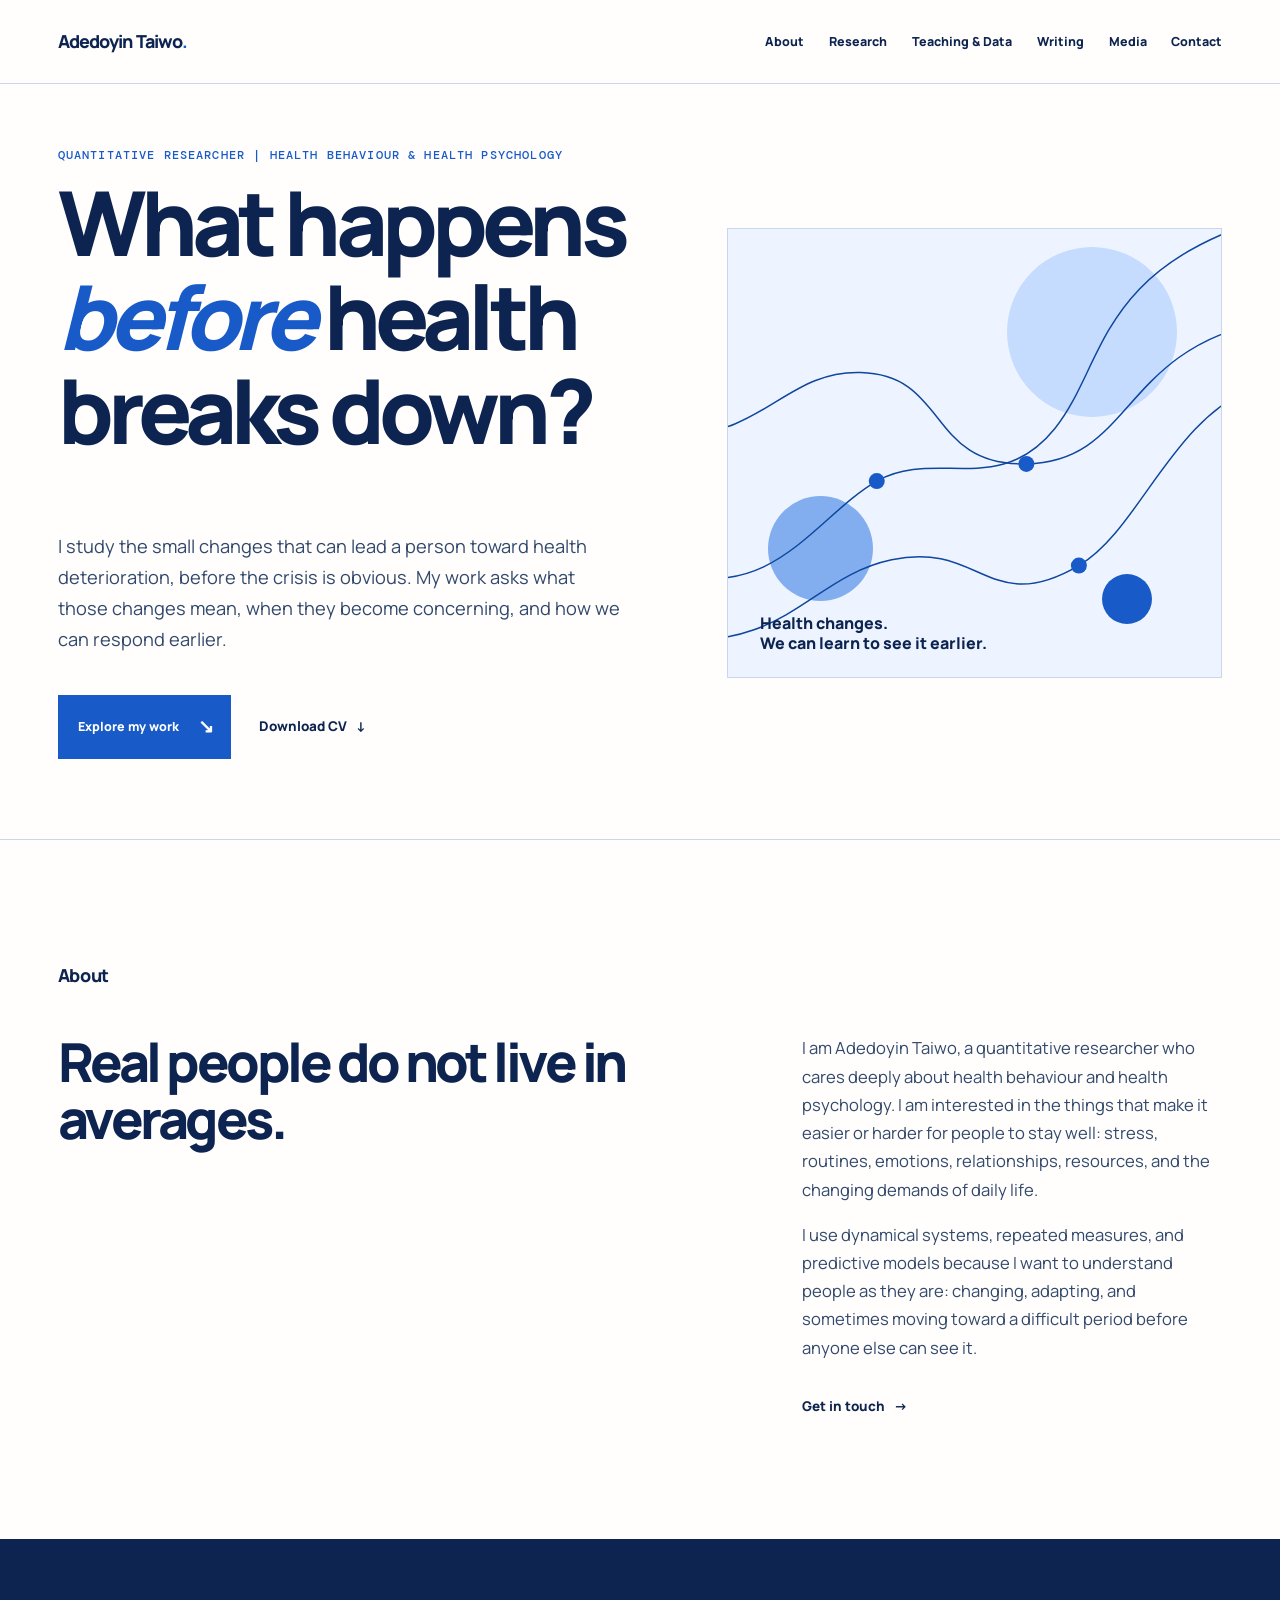
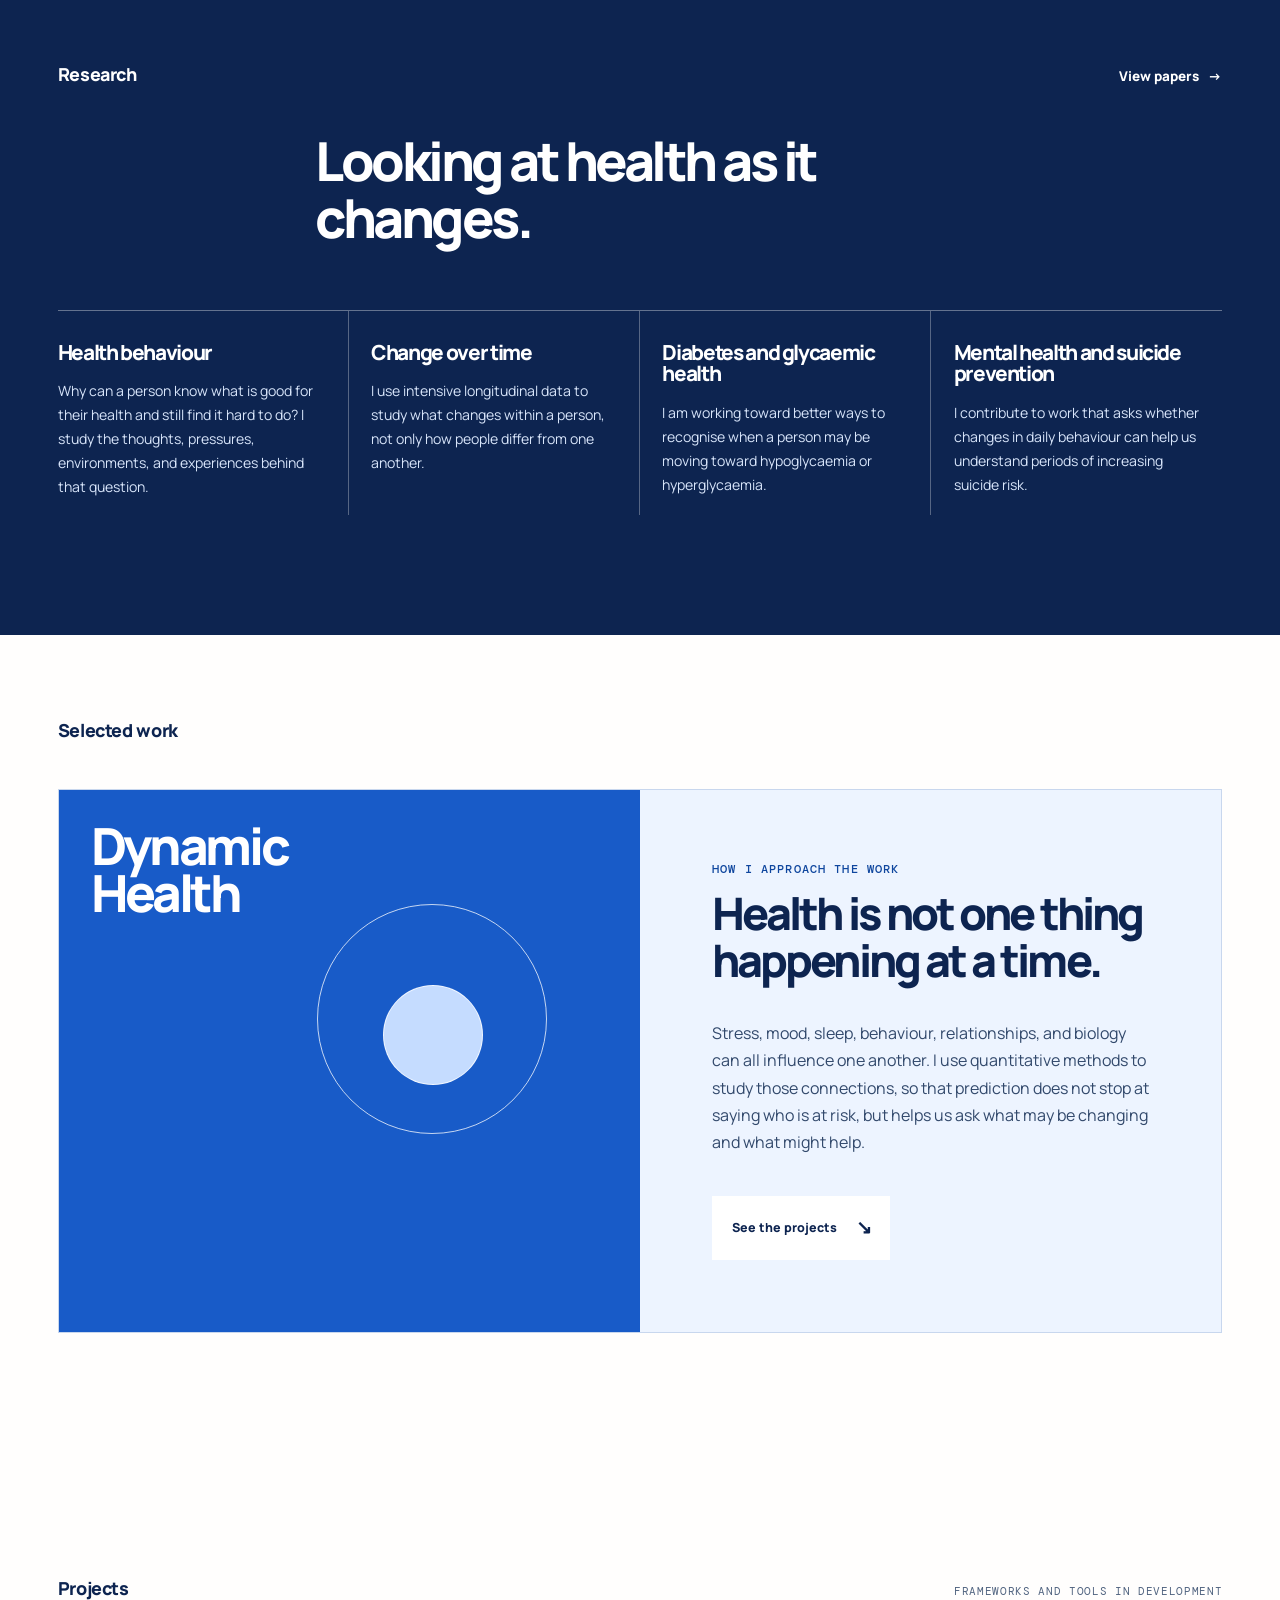
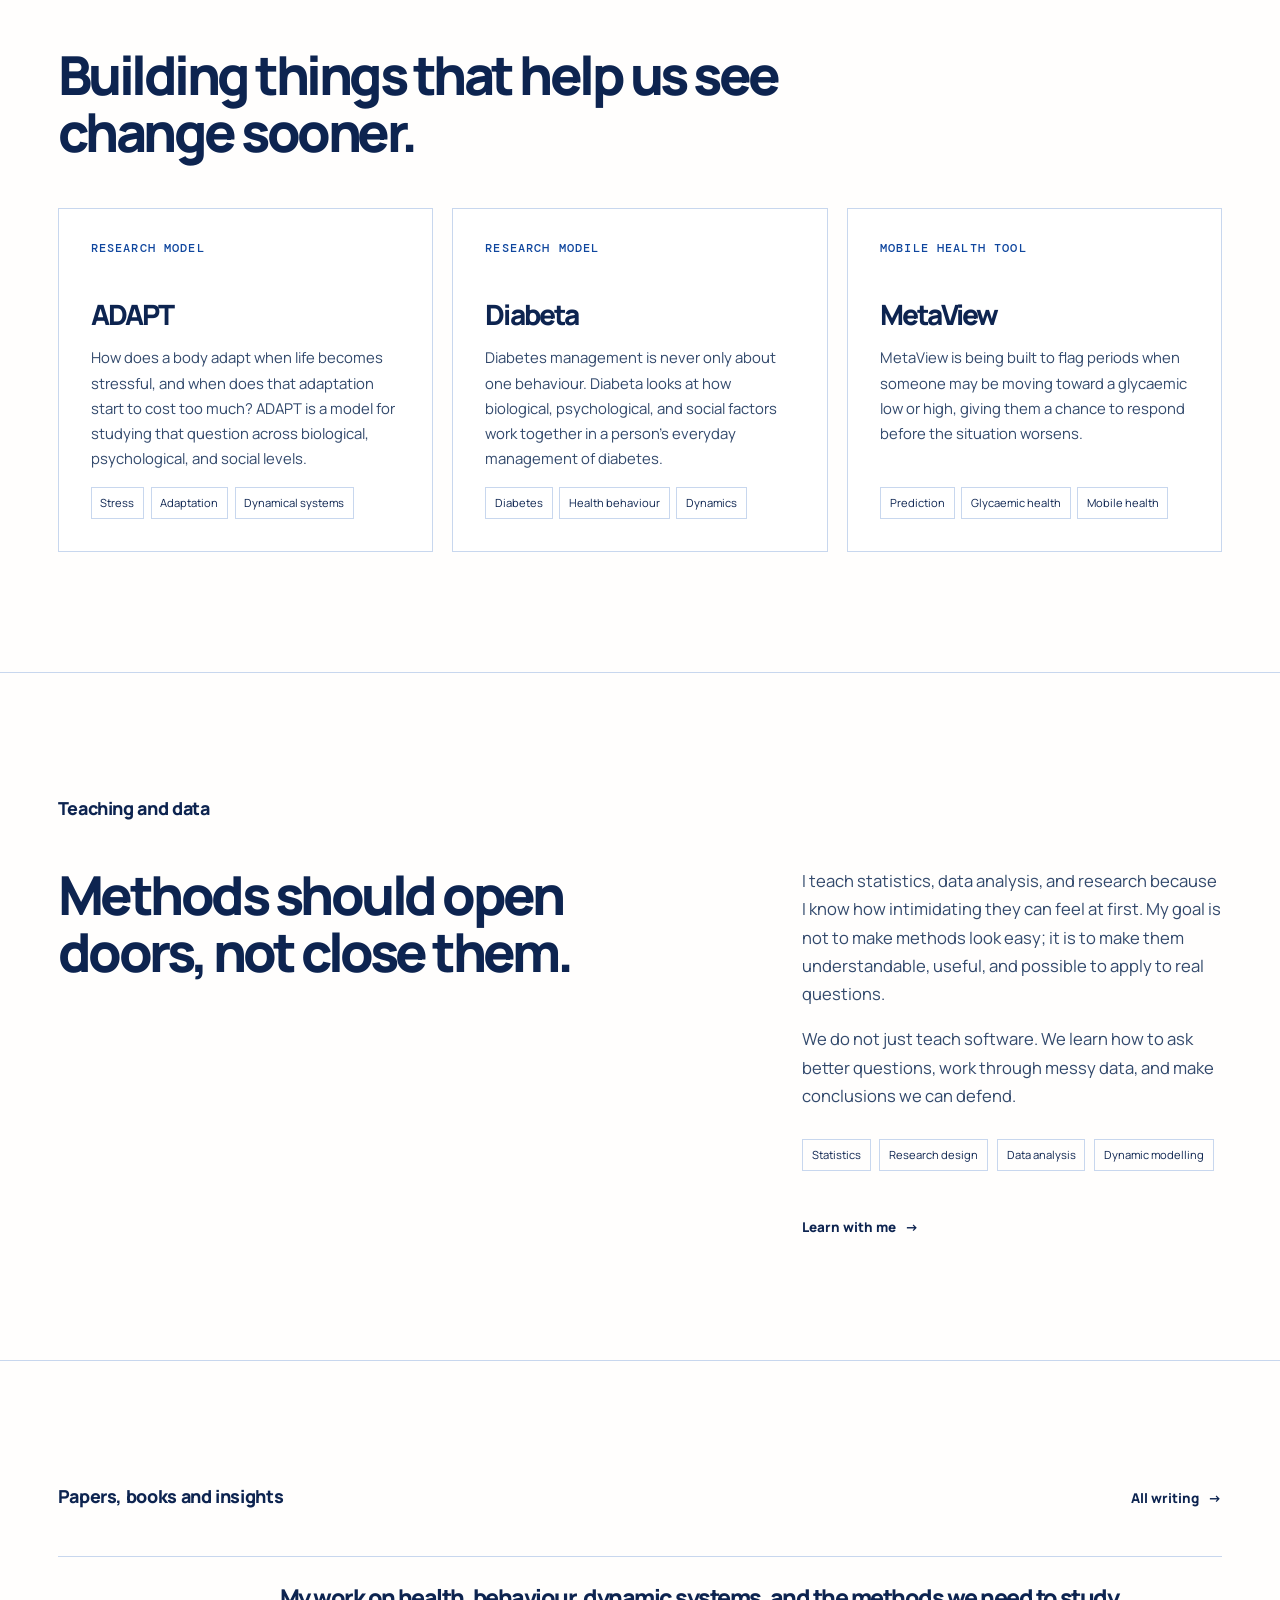
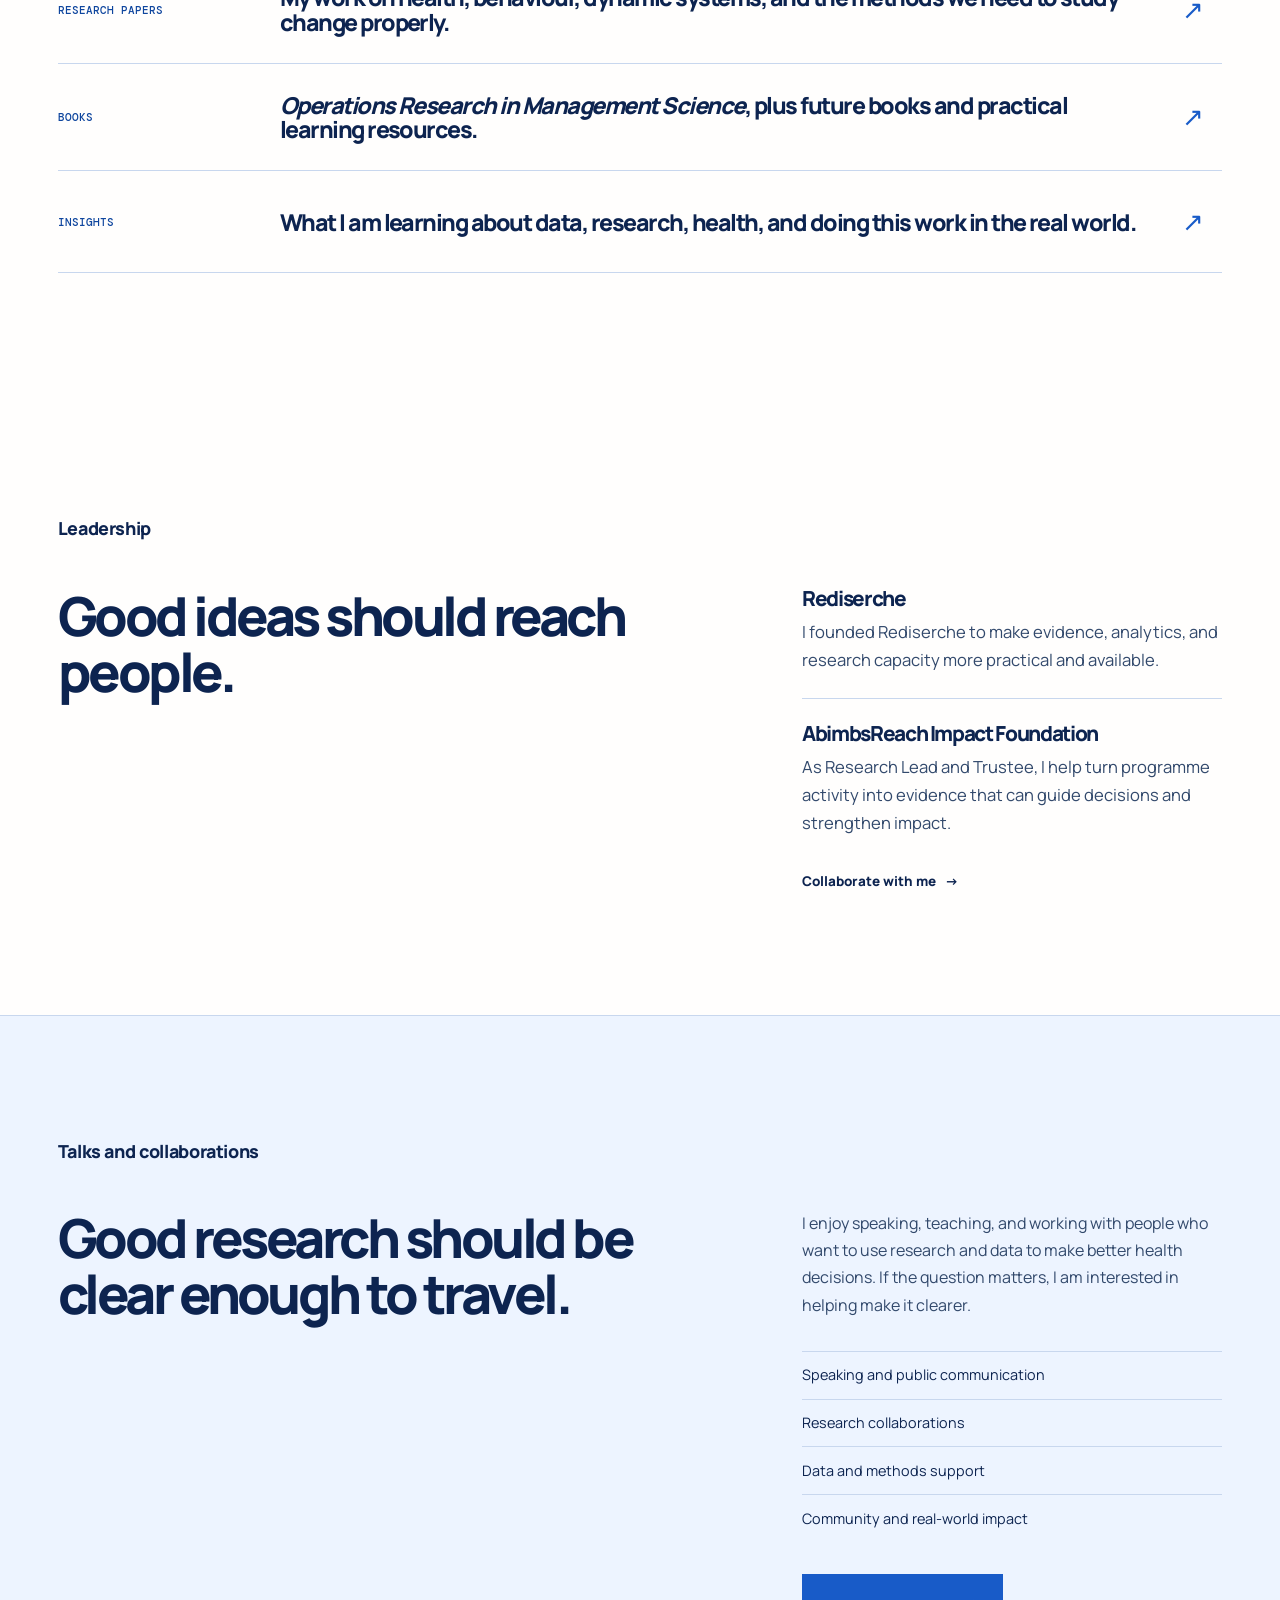
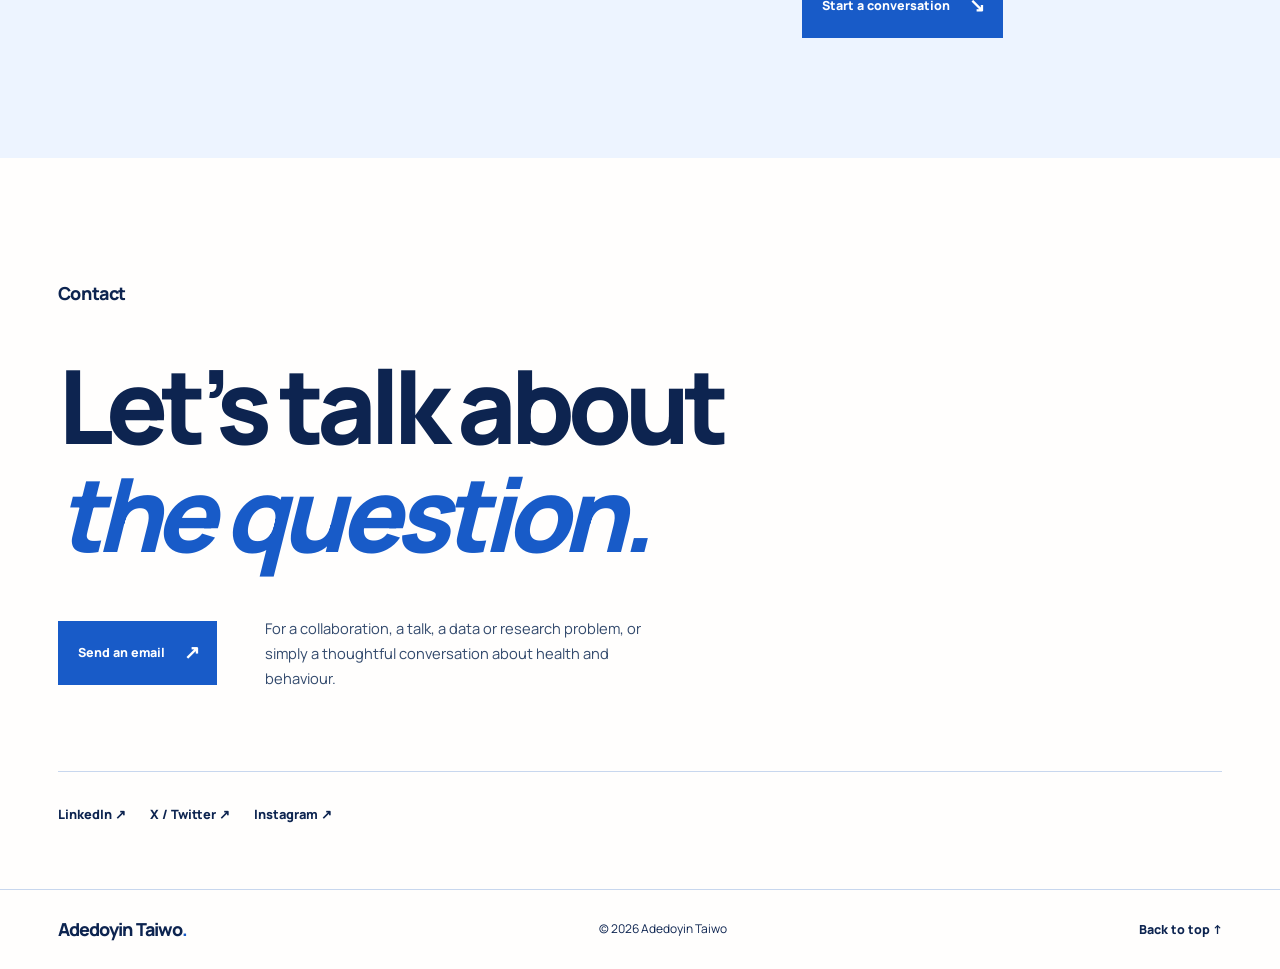
==== commit cf6b84db: "website 3" ====
--- a/index.html
+++ b/index.html
@@ -29,8 +29,8 @@
       <section id="home" class="hero section-shell">
         <div class="hero-copy">
           <p class="eyebrow">Quantitative researcher | Health behaviour & health psychology</p>
-          <h1>Making sense of the moving parts of <em>health</em>.</h1>
-          <p class="hero-intro">I use quantitative models to understand how biological and psychosocial factors jointly shape health behaviour, diabetes management, and wellbeing over time.</p>
+          <h1>What happens <em>before</em> health breaks down?</h1>
+          <p class="hero-intro">I study the small changes that can lead a person toward health deterioration, before the crisis is obvious. My work asks what those changes mean, when they become concerning, and how we can respond earlier.</p>
           <div class="hero-actions">
             <a class="button button-dark" href="#research">Explore my work <span>↘</span></a>
             <a class="text-link" href="Adedoyin_Olalekan_Taiwo_Academic_11132026.docx" download>Download CV <span>↓</span></a>
@@ -44,30 +44,30 @@
             <path d="M-9 235C65 233 86 178 149 180C226 182 207 262 294 260C387 258 376 162 500 136" />
             <circle cx="163" cy="275" r="7" /><circle cx="340" cy="349" r="7" /><circle cx="294" cy="260" r="7" />
           </svg>
-          <p class="art-caption">Behaviour is not static.<br />Neither is health.</p>
+          <p class="art-caption">Health changes.<br />We can learn to see it earlier.</p>
         </div>
       </section>
 
       <section id="about" class="about section-shell reveal">
-        <p class="section-label">01 / About</p>
+        <p class="section-label">About</p>
         <div class="section-content split">
-          <h2>Research that takes people’s real lives seriously.</h2>
+          <h2>Real people do not live in averages.</h2>
           <div>
-            <p>I am Adedoyin Taiwo, a quantitative researcher, educator, and founder. My work begins with a simple conviction: health is lived in changing contexts, not in isolated snapshots.</p>
-            <p>I bring together dynamical systems theory, intensive longitudinal data, Bayesian and multilevel modelling, and predictive methods to understand regulation, stress, and health behaviour over time.</p>
-            <a class="text-link" href="#contact">More about my journey <span>→</span></a>
+            <p>I am Adedoyin Taiwo, a quantitative researcher who cares deeply about health behaviour and health psychology. I am interested in the things that make it easier or harder for people to stay well: stress, routines, emotions, relationships, resources, and the changing demands of daily life.</p>
+            <p>I use dynamical systems, repeated measures, and predictive models because I want to understand people as they are: changing, adapting, and sometimes moving toward a difficult period before anyone else can see it.</p>
+            <a class="text-link" href="#contact">Get in touch <span>→</span></a>
           </div>
         </div>
       </section>
 
       <section id="research" class="research section-shell reveal">
-        <div class="section-heading"><p class="section-label">02 / Research</p><a class="text-link" href="#writing">View papers <span>→</span></a></div>
-        <h2>Where behaviour, health, and time meet.</h2>
+        <div class="section-heading"><p class="section-label">Research</p><a class="text-link" href="#writing">View papers <span>→</span></a></div>
+        <h2>Looking at health as it changes.</h2>
         <div class="theme-grid">
-          <article><span>01</span><h3>Health psychology & behaviour change</h3><p>Understanding why health decisions shift, persist, or become difficult to sustain.</p></article>
-          <article><span>02</span><h3>Dynamic systems & intensive longitudinal data</h3><p>Using within-person, high-frequency data to model change as it happens.</p></article>
-          <article><span>03</span><h3>Diabetes & glycaemic health</h3><p>Predicting and responding to hypoglycaemic and hyperglycaemic states.</p></article>
-          <article><span>04</span><h3>Suicide prevention & mental health</h3><p>Modelling behavioural trajectories and early markers of changing suicidal states.</p></article>
+          <article><h3>Health behaviour</h3><p>Why can a person know what is good for their health and still find it hard to do? I study the thoughts, pressures, environments, and experiences behind that question.</p></article>
+          <article><h3>Change over time</h3><p>I use intensive longitudinal data to study what changes within a person, not only how people differ from one another.</p></article>
+          <article><h3>Diabetes and glycaemic health</h3><p>I am working toward better ways to recognise when a person may be moving toward hypoglycaemia or hyperglycaemia.</p></article>
+          <article><h3>Mental health and suicide prevention</h3><p>I contribute to work that asks whether changes in daily behaviour can help us understand periods of increasing suicide risk.</p></article>
         </div>
       </section>
 
@@ -75,48 +75,48 @@
         <p class="section-label">Selected work</p>
         <div class="project-card">
           <div class="project-visual"><span>Dynamic<br />Health</span><i></i><b></b></div>
-          <div class="project-copy"><p class="project-type">RESEARCH PROGRAMME</p><h2>Understanding health as a changing system.</h2><p>My work uses dynamical systems, multilevel models, machine learning, and intensive longitudinal data to understand how behaviour, emotion, and physiology influence one another over time.</p><a class="button button-light" href="#projects">Explore research projects <span>↘</span></a></div>
+          <div class="project-copy"><p class="project-type">HOW I APPROACH THE WORK</p><h2>Health is not one thing happening at a time.</h2><p>Stress, mood, sleep, behaviour, relationships, and biology can all influence one another. I use quantitative methods to study those connections, so that prediction does not stop at saying who is at risk, but helps us ask what may be changing and what might help.</p><a class="button button-light" href="#projects">See the projects <span>↘</span></a></div>
         </div>
       </section>
 
       <section id="projects" class="projects section-shell reveal">
-        <div class="section-heading"><p class="section-label">Featured projects</p><p class="project-note">Frameworks and tools in development</p></div>
-        <h2>Building models that anticipate change.</h2>
+        <div class="section-heading"><p class="section-label">Projects</p><p class="project-note">Frameworks and tools in development</p></div>
+        <h2>Building things that help us see change sooner.</h2>
         <div class="project-grid">
-          <article><p class="project-type">DYNAMIC SYSTEMS FRAMEWORK</p><h3>ADAPT Model of Stress Reactivity</h3><p>A model for understanding how the body adapts to biopsychosocial reactions to stressors, and for predicting when that adaptation is likely to become a problem.</p><div class="project-tags"><span>Stress</span><span>Adaptation</span><span>Dynamical systems</span></div></article>
-          <article><p class="project-type">MULTILEVEL FRAMEWORK</p><h3>Diabeta</h3><p>A biopsychosocial model of diabetes management that examines how processes at multiple levels interact dynamically in the management of diabetes.</p><div class="project-tags"><span>Diabetes</span><span>Health behaviour</span><span>Dynamics</span></div></article>
-          <article><p class="project-type">MOBILE HEALTH TOOL</p><h3>MetaView</h3><p>A mobile app designed to detect when a person may be entering a period of glycaemic deterioration, including hypoglycaemia or hyperglycaemia.</p><div class="project-tags"><span>Prediction</span><span>Glycaemic health</span><span>Mobile health</span></div></article>
+          <article><p class="project-type">RESEARCH MODEL</p><h3>ADAPT</h3><p>How does a body adapt when life becomes stressful, and when does that adaptation start to cost too much? ADAPT is a model for studying that question across biological, psychological, and social levels.</p><div class="project-tags"><span>Stress</span><span>Adaptation</span><span>Dynamical systems</span></div></article>
+          <article><p class="project-type">RESEARCH MODEL</p><h3>Diabeta</h3><p>Diabetes management is never only about one behaviour. Diabeta looks at how biological, psychological, and social factors work together in a person’s everyday management of diabetes.</p><div class="project-tags"><span>Diabetes</span><span>Health behaviour</span><span>Dynamics</span></div></article>
+          <article><p class="project-type">MOBILE HEALTH TOOL</p><h3>MetaView</h3><p>MetaView is being built to flag periods when someone may be moving toward a glycaemic low or high, giving them a chance to respond before the situation worsens.</p><div class="project-tags"><span>Prediction</span><span>Glycaemic health</span><span>Mobile health</span></div></article>
         </div>
       </section>
 
       <section id="teaching" class="teaching section-shell reveal">
-        <p class="section-label">03 / Teaching & Data</p>
-        <div class="section-content split"><h2>Making research methods feel possible.</h2><div><p>I teach data, statistics, and research in a way that respects both the complexity of the work and the person learning it. Here, we do not just teach methods; we navigate the jungle together.</p><div class="tag-row"><span>Statistics</span><span>Research design</span><span>Data analysis</span><span>Dynamic modelling</span></div><a class="text-link" href="#contact">Learn with me <span>→</span></a></div></div>
+        <p class="section-label">Teaching and data</p>
+        <div class="section-content split"><h2>Methods should open doors, not close them.</h2><div><p>I teach statistics, data analysis, and research because I know how intimidating they can feel at first. My goal is not to make methods look easy; it is to make them understandable, useful, and possible to apply to real questions.</p><p>We do not just teach software. We learn how to ask better questions, work through messy data, and make conclusions we can defend.</p><div class="tag-row"><span>Statistics</span><span>Research design</span><span>Data analysis</span><span>Dynamic modelling</span></div><a class="text-link" href="#contact">Learn with me <span>→</span></a></div></div>
       </section>
 
       <section id="writing" class="writing section-shell reveal">
-        <div class="section-heading"><p class="section-label">04 / Papers, books & insights</p><a class="text-link" href="#contact">All writing <span>→</span></a></div>
+        <div class="section-heading"><p class="section-label">Papers, books and insights</p><a class="text-link" href="#contact">All writing <span>→</span></a></div>
         <div class="writing-list">
-          <article><p>RESEARCH PAPERS</p><h3>Work on health, behavioural dynamics, statistical modelling, and intensive longitudinal data.</h3><a href="#contact" aria-label="View research papers">↗</a></article>
-          <article><p>BOOKS</p><h3><em>Operations Research in Management Science</em> and accessible tools for quantitative learning.</h3><a href="https://selar.com/378qx2" aria-label="View books">↗</a></article>
-          <article><p>INSIGHTS</p><h3>Notes on data, methods, research life, and the questions shaping my work.</h3><a href="#contact" aria-label="View insights">↗</a></article>
+          <article><p>RESEARCH PAPERS</p><h3>My work on health, behaviour, dynamic systems, and the methods we need to study change properly.</h3><a href="#contact" aria-label="View research papers">↗</a></article>
+          <article><p>BOOKS</p><h3><em>Operations Research in Management Science</em>, plus future books and practical learning resources.</h3><a href="https://selar.com/378qx2" aria-label="View books">↗</a></article>
+          <article><p>INSIGHTS</p><h3>What I am learning about data, research, health, and doing this work in the real world.</h3><a href="#contact" aria-label="View insights">↗</a></article>
         </div>
       </section>
 
       <section class="leadership section-shell reveal">
-        <p class="section-label">06 / Leadership</p>
-        <div class="section-content split"><h2>Building evidence, opportunity, and impact.</h2><div><article><h3>Rediserche</h3><p>Founder of a research-focused initiative centred on evidence, analytics, and research capacity.</p></article><article><h3>AbimbsReach Impact Foundation</h3><p>Research Lead and Trustee, supporting monitoring, evaluation, evidence generation, and impact-oriented programmes.</p></article><a class="text-link" href="#contact">Collaborate with me <span>→</span></a></div></div>
+        <p class="section-label">Leadership</p>
+        <div class="section-content split"><h2>Good ideas should reach people.</h2><div><article><h3>Rediserche</h3><p>I founded Rediserche to make evidence, analytics, and research capacity more practical and available.</p></article><article><h3>AbimbsReach Impact Foundation</h3><p>As Research Lead and Trustee, I help turn programme activity into evidence that can guide decisions and strengthen impact.</p></article><a class="text-link" href="#contact">Collaborate with me <span>→</span></a></div></div>
       </section>
 
       <section id="media" class="media section-shell reveal">
-        <p class="section-label">05 / Media, talks & impact</p>
-        <div class="media-layout"><h2>Ideas are most useful when they travel.</h2><div><p>I welcome opportunities to speak, teach, and collaborate with researchers, practitioners, organisations, and communities working to create better health outcomes.</p><ul><li>Speaking and public communication</li><li>Research collaborations</li><li>Data and methods support</li><li>Community and real-world impact</li></ul><a class="button button-dark" href="#contact">Start a conversation <span>↘</span></a></div></div>
+        <p class="section-label">Talks and collaborations</p>
+        <div class="media-layout"><h2>Good research should be clear enough to travel.</h2><div><p>I enjoy speaking, teaching, and working with people who want to use research and data to make better health decisions. If the question matters, I am interested in helping make it clearer.</p><ul><li>Speaking and public communication</li><li>Research collaborations</li><li>Data and methods support</li><li>Community and real-world impact</li></ul><a class="button button-dark" href="#contact">Start a conversation <span>↘</span></a></div></div>
       </section>
 
       <section id="contact" class="contact section-shell reveal">
-        <p class="section-label">07 / Contact</p>
-        <h2>Let’s make<br /><em>good work</em> happen.</h2>
-        <div class="contact-actions"><a class="button button-dark" href="mailto:adedoyinoltaiwo@gmail.com">Send an email <span>↗</span></a><p>For collaborations, speaking invitations, quantitative research support, or simply a good conversation about ideas.</p></div>
+        <p class="section-label">Contact</p>
+        <h2>Let’s talk about<br /><em>the question.</em></h2>
+        <div class="contact-actions"><a class="button button-dark" href="mailto:adedoyinoltaiwo@gmail.com">Send an email <span>↗</span></a><p>For a collaboration, a talk, a data or research problem, or simply a thoughtful conversation about health and behaviour.</p></div>
         <div class="social-links"><a href="https://www.linkedin.com/in/adedoyintaiwo/" aria-label="LinkedIn profile">LinkedIn ↗</a><a href="https://x.com/adedoyinoltaiwo" aria-label="X profile">X / Twitter ↗</a><a href="https://www.instagram.com/adedoyinheph/" aria-label="Instagram profile">Instagram ↗</a></div>
       </section>
     </main>
--- a/styles.css
+++ b/styles.css
@@ -1 +1 @@
-:root{--ink:#102a5b;--cream:#f8faff;--pale:#e7efff;--blue:#164da6;--mid:#4e78c9;--light:#91b4f2;--line:rgba(16,42,91,.18);--sans:"Manrope",Arial,sans-serif;--mono:"DM Mono",monospace}*{box-sizing:border-box}html{scroll-behavior:smooth}body{margin:0;background:var(--cream);color:var(--ink);font:16px/1.65 var(--sans)}.skip-link{position:absolute;left:-999px}.skip-link:focus{left:1rem;top:1rem;z-index:20;background:#fff;padding:.5rem}.site-header{height:84px;display:flex;align-items:center;justify-content:space-between;max-width:1280px;margin:auto;padding:0 4.5vw;border-bottom:1px solid var(--line)}.wordmark{color:var(--ink);font-weight:800;font-size:1.08rem;letter-spacing:-.05em;text-decoration:none;white-space:nowrap}.wordmark span{color:var(--blue)}.site-nav{display:flex;gap:1.55rem}.site-nav a,footer a{color:var(--ink);font-size:.78rem;font-weight:800;text-decoration:none}.site-nav a:hover,.text-link:hover{color:var(--blue)}.menu-button{display:none;background:none;border:0;color:var(--ink);font:800 .8rem var(--sans)}.section-shell{max-width:1280px;margin:auto;padding:7rem 4.5vw}.hero{min-height:650px;display:grid;grid-template-columns:1.1fr .9fr;align-items:center;gap:4rem;padding-top:4rem;padding-bottom:5rem}.eyebrow,.section-label,.project-type{font:500 .72rem var(--mono);letter-spacing:.1em;text-transform:uppercase}.eyebrow,.section-label{color:var(--blue)}h1,h2,h3,p{margin-top:0}h1,h2,h3{font-family:var(--sans);font-weight:800;letter-spacing:-.06em;line-height:1.05}h1{font-size:clamp(3.4rem,7vw,6.8rem);max-width:760px}h2{font-size:clamp(2.4rem,4.3vw,4.5rem);max-width:800px}h1 em,h2 em{color:var(--blue);font-style:italic}.hero-intro{max-width:570px;font-size:1.15rem}.hero-actions{display:flex;align-items:center;gap:1.7rem;margin-top:2.5rem}.button{display:inline-flex;gap:1.2rem;align-items:center;width:max-content;padding:.95rem 1.1rem 1rem 1.25rem;text-decoration:none;font-size:.78rem;font-weight:800}.button span{font-size:1.2rem}.button-dark{background:var(--ink);color:var(--cream)}.button-light{background:var(--cream);color:var(--ink)}.text-link{color:var(--ink);font-weight:800;text-decoration:none;font-size:.84rem}.text-link span{margin-left:.4rem}.hero-art{height:450px;position:relative;background:var(--pale);overflow:hidden}.hero-art svg{position:absolute;width:130%;height:130%;top:-14%;left:-17%}.hero-art path{stroke:var(--ink);stroke-width:1.3}.hero-art circle{fill:var(--blue)}.orb{position:absolute;border-radius:50%;filter:blur(1px)}.orb-one{width:170px;height:170px;background:var(--light);top:4%;right:9%}.orb-two{width:105px;height:105px;background:var(--mid);bottom:17%;left:8%}.orb-three{width:50px;height:50px;background:var(--blue);bottom:12%;right:14%}.art-caption{position:absolute;left:2rem;bottom:1.5rem;line-height:1.2;font-weight:800}.about{border-top:1px solid var(--line)}.section-label{margin-bottom:2.5rem}.split{display:grid;grid-template-columns:1.1fr .75fr;gap:8rem}.split>div p{font-size:1.05rem}.split .text-link{display:inline-block;margin-top:1rem}.research{background:var(--ink);color:var(--cream);max-width:none;padding-left:max(4.5vw,calc((100vw - 1280px)/2 + 4.5vw));padding-right:max(4.5vw,calc((100vw - 1280px)/2 + 4.5vw))}.research .section-heading{max-width:1280px;margin:auto}.research h2{max-width:650px;margin:0 auto 4rem}.research .text-link{color:var(--cream)}.section-heading{display:flex;justify-content:space-between;align-items:baseline}.theme-grid{max-width:1280px;margin:auto;display:grid;grid-template-columns:repeat(4,1fr);border-top:1px solid rgba(255,255,255,.3)}.theme-grid article{padding:1.8rem 1.4rem 1rem 0;border-right:1px solid rgba(255,255,255,.3)}.theme-grid article+article{padding-left:1.4rem}.theme-grid article:last-child{border:0}.theme-grid span{font:400 .7rem var(--mono);color:var(--light)}.theme-grid h3{font-size:1.4rem;margin:2.5rem 0 1rem}.theme-grid p{font-size:.87rem;color:#dbe6ff}.feature-project{padding-top:6rem}.project-card{display:grid;grid-template-columns:1fr 1fr;background:var(--blue);color:var(--cream)}.project-visual{min-height:440px;background:var(--mid);position:relative;padding:2rem;font:800 clamp(2rem,4vw,3.7rem)/.9 var(--sans);letter-spacing:-.06em}.project-visual i,.project-visual b{display:block;position:absolute;border:1px solid var(--ink);border-radius:50%}.project-visual i{width:230px;height:230px;right:16%;top:21%}.project-visual b{width:100px;height:100px;right:27%;top:36%;background:var(--light)}.project-copy{padding:4.5rem}.project-copy h2{font-size:clamp(2.4rem,3.5vw,4rem)}.project-copy p:not(.project-type){max-width:450px}.project-type{color:#d6e3ff}.project-copy .button{margin-top:1.5rem}.projects{border-bottom:1px solid var(--line)}.project-note{font:.68rem var(--mono);color:var(--blue);text-transform:uppercase;letter-spacing:.08em}.project-grid{display:grid;grid-template-columns:repeat(3,1fr);gap:1.2rem;margin-top:3rem}.project-grid article{background:var(--pale);padding:2rem;min-height:330px;display:flex;flex-direction:column}.project-grid h3{font-size:1.8rem;margin:2rem 0 1rem}.project-grid p:not(.project-type){font-size:.93rem}.project-tags{margin-top:auto;display:flex;flex-wrap:wrap;gap:.4rem}.project-tags span,.tag-row span{border:1px solid var(--line);padding:.35rem .55rem;font-size:.7rem}.teaching{border-bottom:1px solid var(--line)}.tag-row{display:flex;flex-wrap:wrap;gap:.55rem;margin:1.8rem 0}.writing-list{border-top:1px solid var(--line)}.writing-list article{display:grid;grid-template-columns:190px 1fr 40px;align-items:center;gap:2rem;padding:1.8rem 0;border-bottom:1px solid var(--line)}.writing-list p{font:500 .67rem var(--mono);margin:0;color:var(--blue)}.writing-list h3{font-size:1.5rem;margin:0}.writing-list a{font-size:1.6rem;text-decoration:none;color:var(--ink)}.media{background:var(--pale);max-width:none;padding-left:max(4.5vw,calc((100vw - 1280px)/2 + 4.5vw));padding-right:max(4.5vw,calc((100vw - 1280px)/2 + 4.5vw))}.media-layout{max-width:1280px;margin:auto;display:grid;grid-template-columns:1.1fr .75fr;gap:8rem}.media-layout li{list-style:none;border-top:1px solid var(--line);padding:.7rem 0;font-size:.9rem}.media-layout ul{padding:1rem 0;margin:1rem 0}.leadership{border-bottom:1px solid var(--line)}.leadership article+article{border-top:1px solid var(--line);padding-top:1.5rem;margin-top:1.5rem}.leadership h3{font-size:1.3rem;margin-bottom:.5rem}.contact{padding-bottom:4rem}.contact h2{font-size:clamp(4rem,8vw,8rem);margin:1rem 0 3rem}.contact-actions{display:flex;gap:3rem;align-items:center}.contact-actions p{max-width:380px;font-size:.92rem;margin:0}.social-links{display:flex;gap:1.5rem;border-top:1px solid var(--line);padding-top:2rem;margin-top:5rem}.social-links a{font-size:.8rem;color:var(--ink);font-weight:800;text-decoration:none}footer{max-width:1280px;margin:auto;border-top:1px solid var(--line);padding:1.5rem 4.5vw;display:flex;justify-content:space-between;align-items:center}footer p{font-size:.75rem;margin:0}@media(max-width:760px){.site-header{height:70px;padding:0 1.25rem}.menu-button{display:block}.site-nav{display:none;position:absolute;left:0;right:0;top:70px;background:var(--cream);z-index:5;padding:1.3rem;flex-direction:column;border-bottom:1px solid var(--line)}.site-nav.open{display:flex}.section-shell{padding:4.5rem 1.25rem}.hero{display:block;min-height:0;padding-top:4rem}.hero-art{height:370px;margin-top:3.5rem}.split,.media-layout{grid-template-columns:1fr;gap:2rem}.theme-grid,.project-grid{grid-template-columns:1fr}.theme-grid article{border-right:0;border-bottom:1px solid rgba(255,255,255,.3);padding-left:0!important}.project-grid article{min-height:0}.project-card{grid-template-columns:1fr}.project-copy{padding:2.4rem 1.5rem}.project-visual{min-height:300px}.writing-list article{grid-template-columns:1fr 30px;gap:1rem}.writing-list article p{grid-column:1/3}.contact-actions{display:block}.contact-actions p{margin-top:1.5rem}.social-links{gap:.8rem;flex-wrap:wrap}footer{padding:1.25rem;gap:1rem}.hero-actions{flex-wrap:wrap}.section-heading{gap:1rem}}
+:root{--navy:#0d2450;--blue:#185bc8;--blue-dark:#0f469e;--blue-pale:#edf4ff;--blue-soft:#d9e8ff;--paper:#fffefd;--muted:#516480;--line:#c8d7ee;--sans:"Manrope",Arial,sans-serif;--mono:"DM Mono",monospace}*{box-sizing:border-box}html{scroll-behavior:smooth}body{margin:0;background:var(--paper);color:var(--navy);font:16px/1.7 var(--sans)}.skip-link{position:absolute;left:-999px}.skip-link:focus{left:1rem;top:1rem;z-index:30;padding:.5rem;background:#fff}.site-header{height:84px;display:flex;align-items:center;justify-content:space-between;max-width:1280px;margin:auto;padding:0 4.5vw;border-bottom:1px solid var(--line)}.wordmark{color:var(--navy);font-size:1.12rem;font-weight:800;letter-spacing:-.05em;text-decoration:none;white-space:nowrap}.wordmark span{color:var(--blue)}.site-nav{display:flex;gap:1.55rem}.site-nav a,footer a{color:var(--navy);font-size:.78rem;font-weight:800;text-decoration:none}.site-nav a:hover,.text-link:hover{color:var(--blue)}.menu-button{display:none;background:none;border:0;color:var(--navy);font:800 .8rem var(--sans)}.section-shell{max-width:1280px;margin:auto;padding:7.5rem 4.5vw}.hero{min-height:650px;display:grid;grid-template-columns:1.1fr .9fr;align-items:center;gap:4rem;padding-top:4rem;padding-bottom:5rem}.eyebrow,.project-type{font:500 .72rem var(--mono);letter-spacing:.1em;text-transform:uppercase}.eyebrow{color:var(--blue)}.section-label{margin:0 0 2.75rem;color:var(--navy);font-size:1.12rem;font-weight:800;letter-spacing:-.02em}h1,h2,h3,p{margin-top:0}h1,h2,h3{font-family:var(--sans);font-weight:800;letter-spacing:-.065em;line-height:1.05}h1{max-width:750px;font-size:clamp(3.4rem,7vw,6.8rem)}h2{max-width:820px;font-size:clamp(2.35rem,4.2vw,4.4rem)}h1 em,h2 em{color:var(--blue);font-style:italic}.hero-intro{max-width:570px;font-size:1.14rem;color:#32496c}.hero-actions{display:flex;align-items:center;gap:1.7rem;margin-top:2.5rem}.button{display:inline-flex;align-items:center;gap:1.2rem;width:max-content;padding:.95rem 1.1rem 1rem 1.25rem;font-size:.78rem;font-weight:800;text-decoration:none}.button span{font-size:1.2rem}.button-dark{background:var(--blue);color:#fff}.button-dark:hover{background:var(--blue-dark)}.button-light{background:#fff;color:var(--navy)}.text-link{color:var(--navy);font-size:.84rem;font-weight:800;text-decoration:none}.text-link span{margin-left:.4rem}.hero-art{height:450px;position:relative;overflow:hidden;background:var(--blue-pale);border:1px solid var(--line)}.hero-art svg{position:absolute;top:-14%;left:-17%;width:130%;height:130%}.hero-art path{stroke:var(--blue-dark);stroke-width:1.3}.hero-art circle{fill:var(--blue)}.orb{position:absolute;border-radius:50%}.orb-one{top:4%;right:9%;width:170px;height:170px;background:#c5dcff}.orb-two{bottom:17%;left:8%;width:105px;height:105px;background:#82aeef}.orb-three{right:14%;bottom:12%;width:50px;height:50px;background:var(--blue)}.art-caption{position:absolute;bottom:1.5rem;left:2rem;margin:0;font-weight:800;line-height:1.25}.about{border-top:1px solid var(--line)}.split{display:grid;grid-template-columns:1.1fr .75fr;gap:8rem}.split>div p{font-size:1.04rem;color:#32496c}.split .text-link{display:inline-block;margin-top:1rem}.research{max-width:none;padding-right:max(4.5vw,calc((100vw - 1280px)/2 + 4.5vw));padding-left:max(4.5vw,calc((100vw - 1280px)/2 + 4.5vw));background:var(--navy);color:#fff}.research .section-heading{max-width:1280px;margin:auto}.research .section-label,.research .text-link{color:#fff}.research h2{max-width:650px;margin:0 auto 4rem}.section-heading{display:flex;align-items:baseline;justify-content:space-between}.theme-grid{display:grid;grid-template-columns:repeat(4,1fr);max-width:1280px;margin:auto;border-top:1px solid rgba(255,255,255,.36)}.theme-grid article{padding:1.9rem 1.4rem 1rem 0;border-right:1px solid rgba(255,255,255,.3)}.theme-grid article+article{padding-left:1.4rem}.theme-grid article:last-child{border-right:0}.theme-grid h3{margin:0 0 1rem;font-size:1.3rem}.theme-grid p{margin:0;color:#d8e5fa;font-size:.88rem}.feature-project{padding-top:5rem}.project-card{display:grid;grid-template-columns:1fr 1fr;background:var(--blue-pale);border:1px solid var(--line)}.project-visual{position:relative;min-height:430px;padding:2rem;overflow:hidden;background:var(--blue);color:#fff;font-size:clamp(2rem,4vw,3.7rem);font-weight:800;letter-spacing:-.065em;line-height:.9}.project-visual i,.project-visual b{display:block;position:absolute;border:1px solid rgba(255,255,255,.75);border-radius:50%}.project-visual i{top:21%;right:16%;width:230px;height:230px}.project-visual b{top:36%;right:27%;width:100px;height:100px;background:#c5dcff}.project-copy{padding:4.5rem}.project-copy h2{font-size:clamp(2.3rem,3.5vw,3.9rem)}.project-copy p:not(.project-type){max-width:470px;color:#32496c}.project-type{color:var(--blue-dark)}.project-copy .button{margin-top:1.5rem}.projects{border-bottom:1px solid var(--line)}.project-note{margin:0;color:var(--muted);font:.7rem var(--mono);letter-spacing:.06em;text-transform:uppercase}.project-grid{display:grid;grid-template-columns:repeat(3,1fr);gap:1.2rem;margin-top:3rem}.project-grid article{display:flex;flex-direction:column;min-height:340px;padding:2rem;background:#fff;border:1px solid var(--line)}.project-grid h3{margin:2rem 0 1rem;font-size:1.75rem}.project-grid p:not(.project-type){color:#32496c;font-size:.93rem}.project-tags{display:flex;flex-wrap:wrap;gap:.4rem;margin-top:auto}.project-tags span,.tag-row span{padding:.35rem .55rem;border:1px solid var(--line);color:var(--navy);font-size:.7rem}.teaching{border-bottom:1px solid var(--line)}.tag-row{display:flex;flex-wrap:wrap;gap:.55rem;margin:1.8rem 0}.writing-list{border-top:1px solid var(--line)}.writing-list article{display:grid;grid-template-columns:190px 1fr 40px;gap:2rem;align-items:center;padding:1.8rem 0;border-bottom:1px solid var(--line)}.writing-list p{margin:0;color:var(--blue-dark);font:500 .67rem var(--mono)}.writing-list h3{margin:0;font-size:1.45rem}.writing-list a{color:var(--blue);font-size:1.6rem;text-decoration:none}.leadership{border-bottom:1px solid var(--line)}.leadership article+article{margin-top:1.5rem;padding-top:1.5rem;border-top:1px solid var(--line)}.leadership h3{margin-bottom:.5rem;font-size:1.3rem}.media{max-width:none;padding-right:max(4.5vw,calc((100vw - 1280px)/2 + 4.5vw));padding-left:max(4.5vw,calc((100vw - 1280px)/2 + 4.5vw));background:var(--blue-pale)}.media-layout{display:grid;grid-template-columns:1.1fr .75fr;gap:8rem;max-width:1280px;margin:auto}.media-layout p{color:#32496c}.media-layout ul{margin:1rem 0;padding:1rem 0}.media-layout li{padding:.7rem 0;border-top:1px solid var(--line);font-size:.9rem;list-style:none}.contact{padding-bottom:4rem}.contact h2{margin:1rem 0 3rem;font-size:clamp(4rem,8vw,8rem)}.contact-actions{display:flex;align-items:center;gap:3rem}.contact-actions p{max-width:380px;margin:0;color:#32496c;font-size:.92rem}.social-links{display:flex;flex-wrap:wrap;gap:1.5rem;margin-top:5rem;padding-top:2rem;border-top:1px solid var(--line)}.social-links a{color:var(--navy);font-size:.8rem;font-weight:800;text-decoration:none}footer{display:flex;align-items:center;justify-content:space-between;max-width:1280px;margin:auto;padding:1.5rem 4.5vw;border-top:1px solid var(--line)}footer p{margin:0;font-size:.75rem}@media(max-width:760px){.site-header{height:70px;padding:0 1.25rem}.menu-button{display:block}.site-nav{position:absolute;top:70px;right:0;left:0;z-index:5;display:none;flex-direction:column;padding:1.3rem;background:var(--paper);border-bottom:1px solid var(--line)}.site-nav.open{display:flex}.section-shell{padding:4.8rem 1.25rem}.hero{display:block;min-height:0;padding-top:4rem}.hero-art{height:370px;margin-top:3.5rem}.split,.media-layout{grid-template-columns:1fr;gap:2rem}.theme-grid,.project-grid{grid-template-columns:1fr}.theme-grid article{padding-left:0!important;border-right:0;border-bottom:1px solid rgba(255,255,255,.3)}.project-grid article{min-height:0}.project-card{grid-template-columns:1fr}.project-copy{padding:2.5rem 1.5rem}.project-visual{min-height:300px}.writing-list article{grid-template-columns:1fr 30px;gap:1rem}.writing-list article p{grid-column:1/3}.contact-actions{display:block}.contact-actions p{margin-top:1.5rem}.social-links{gap:.8rem}footer{gap:1rem;padding:1.25rem}.hero-actions{flex-wrap:wrap}.section-heading{gap:1rem;align-items:flex-start}}
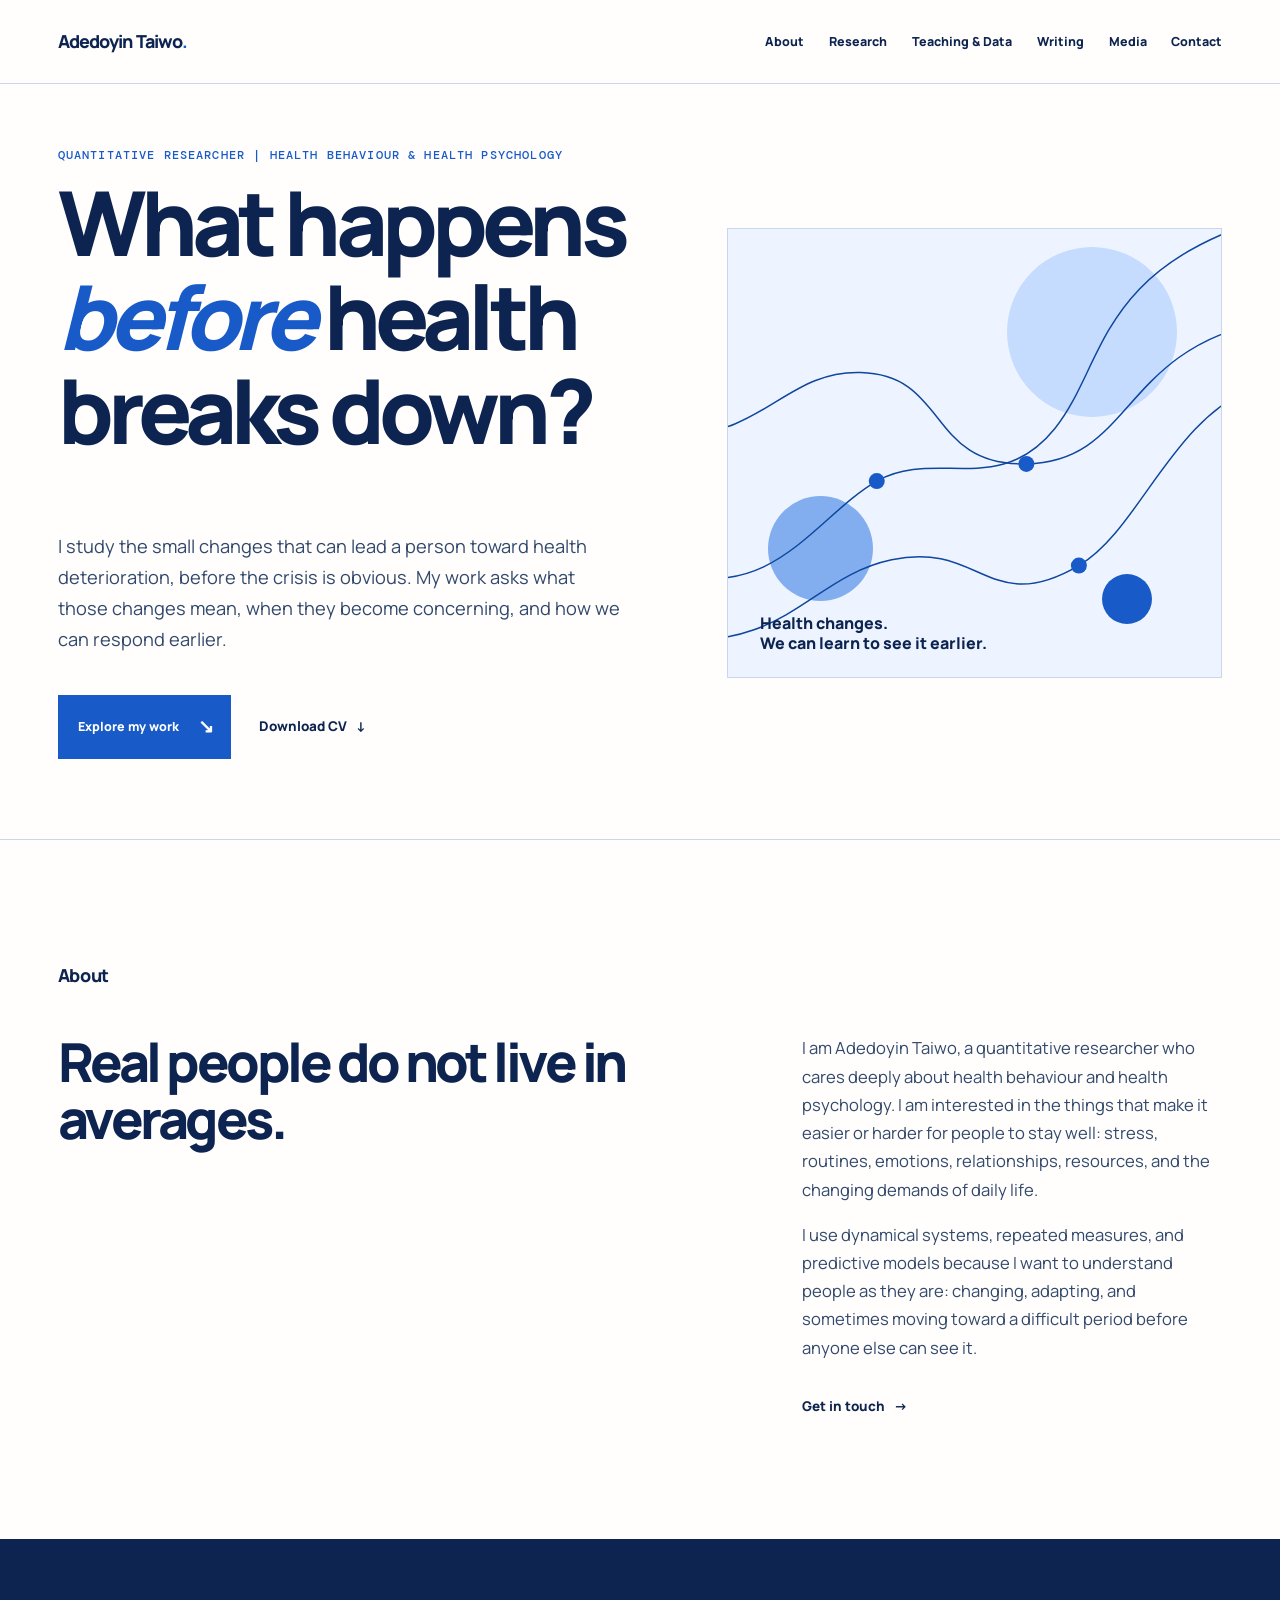
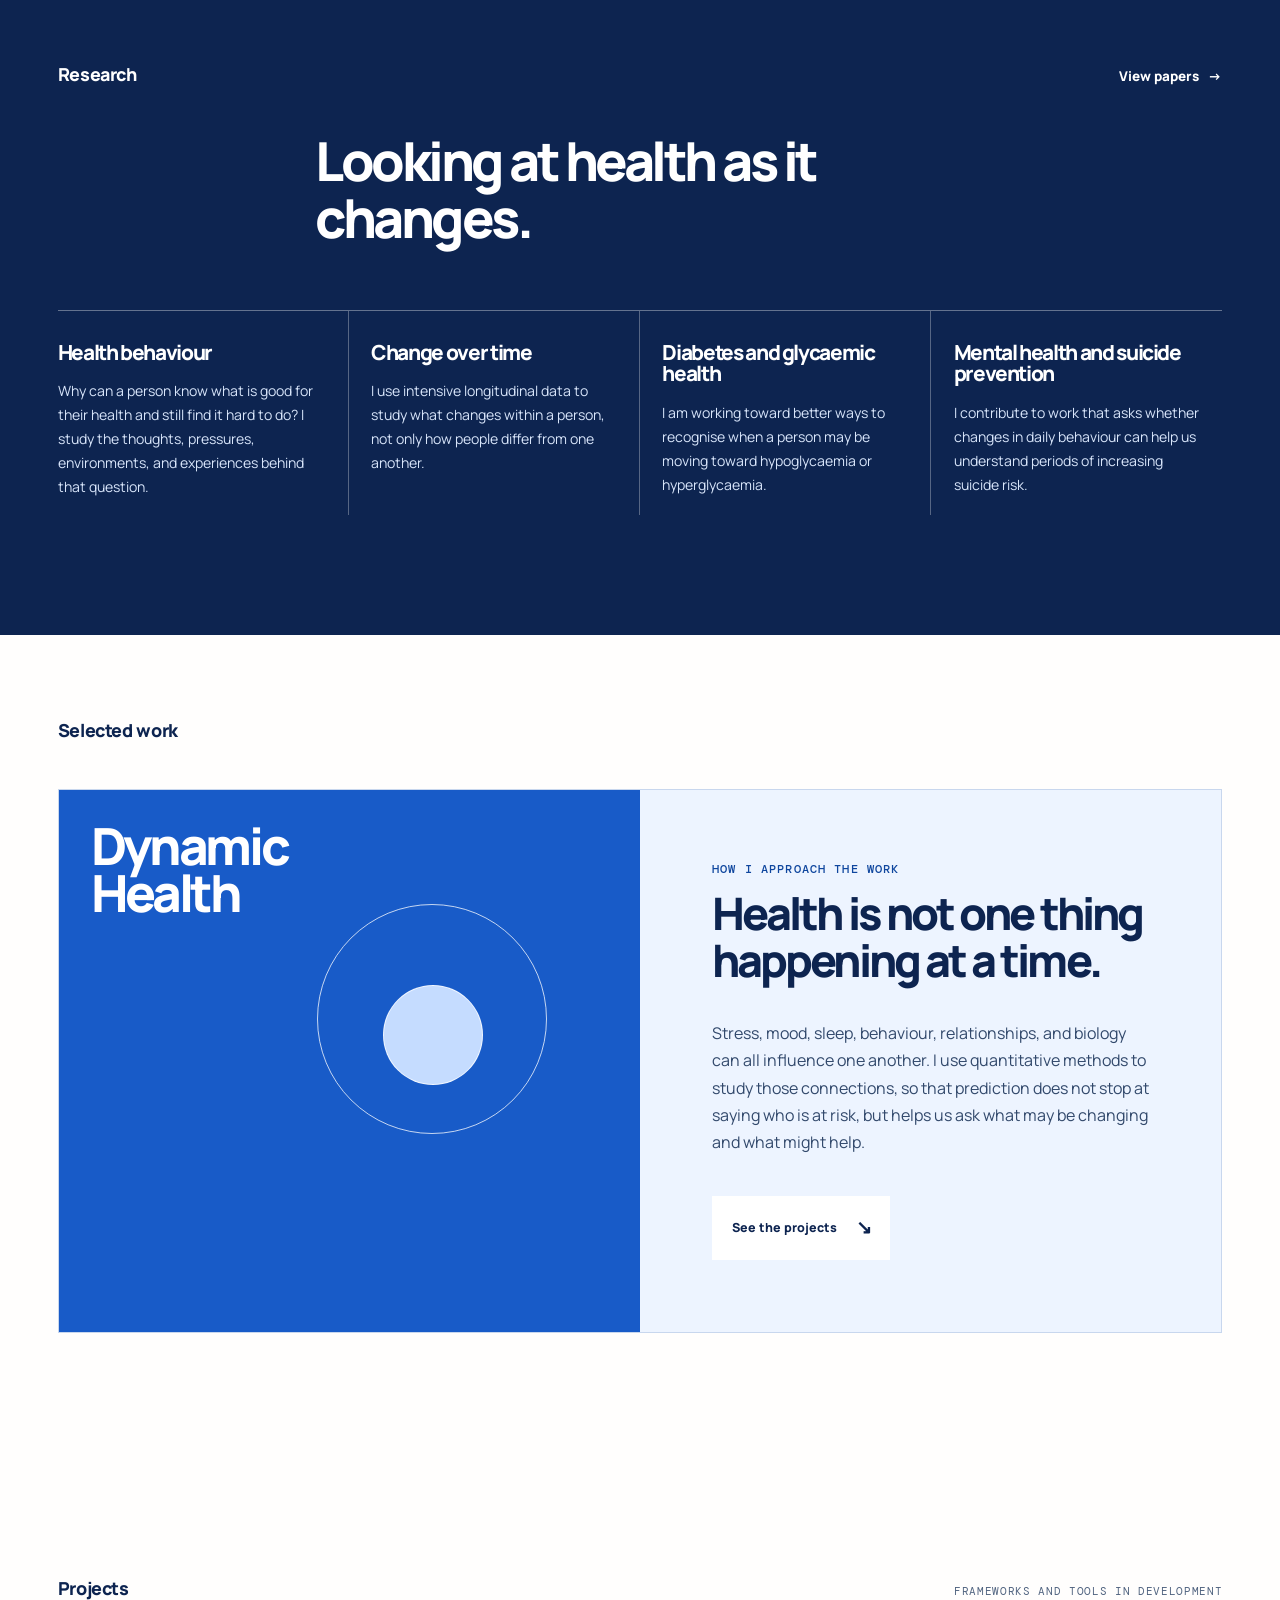
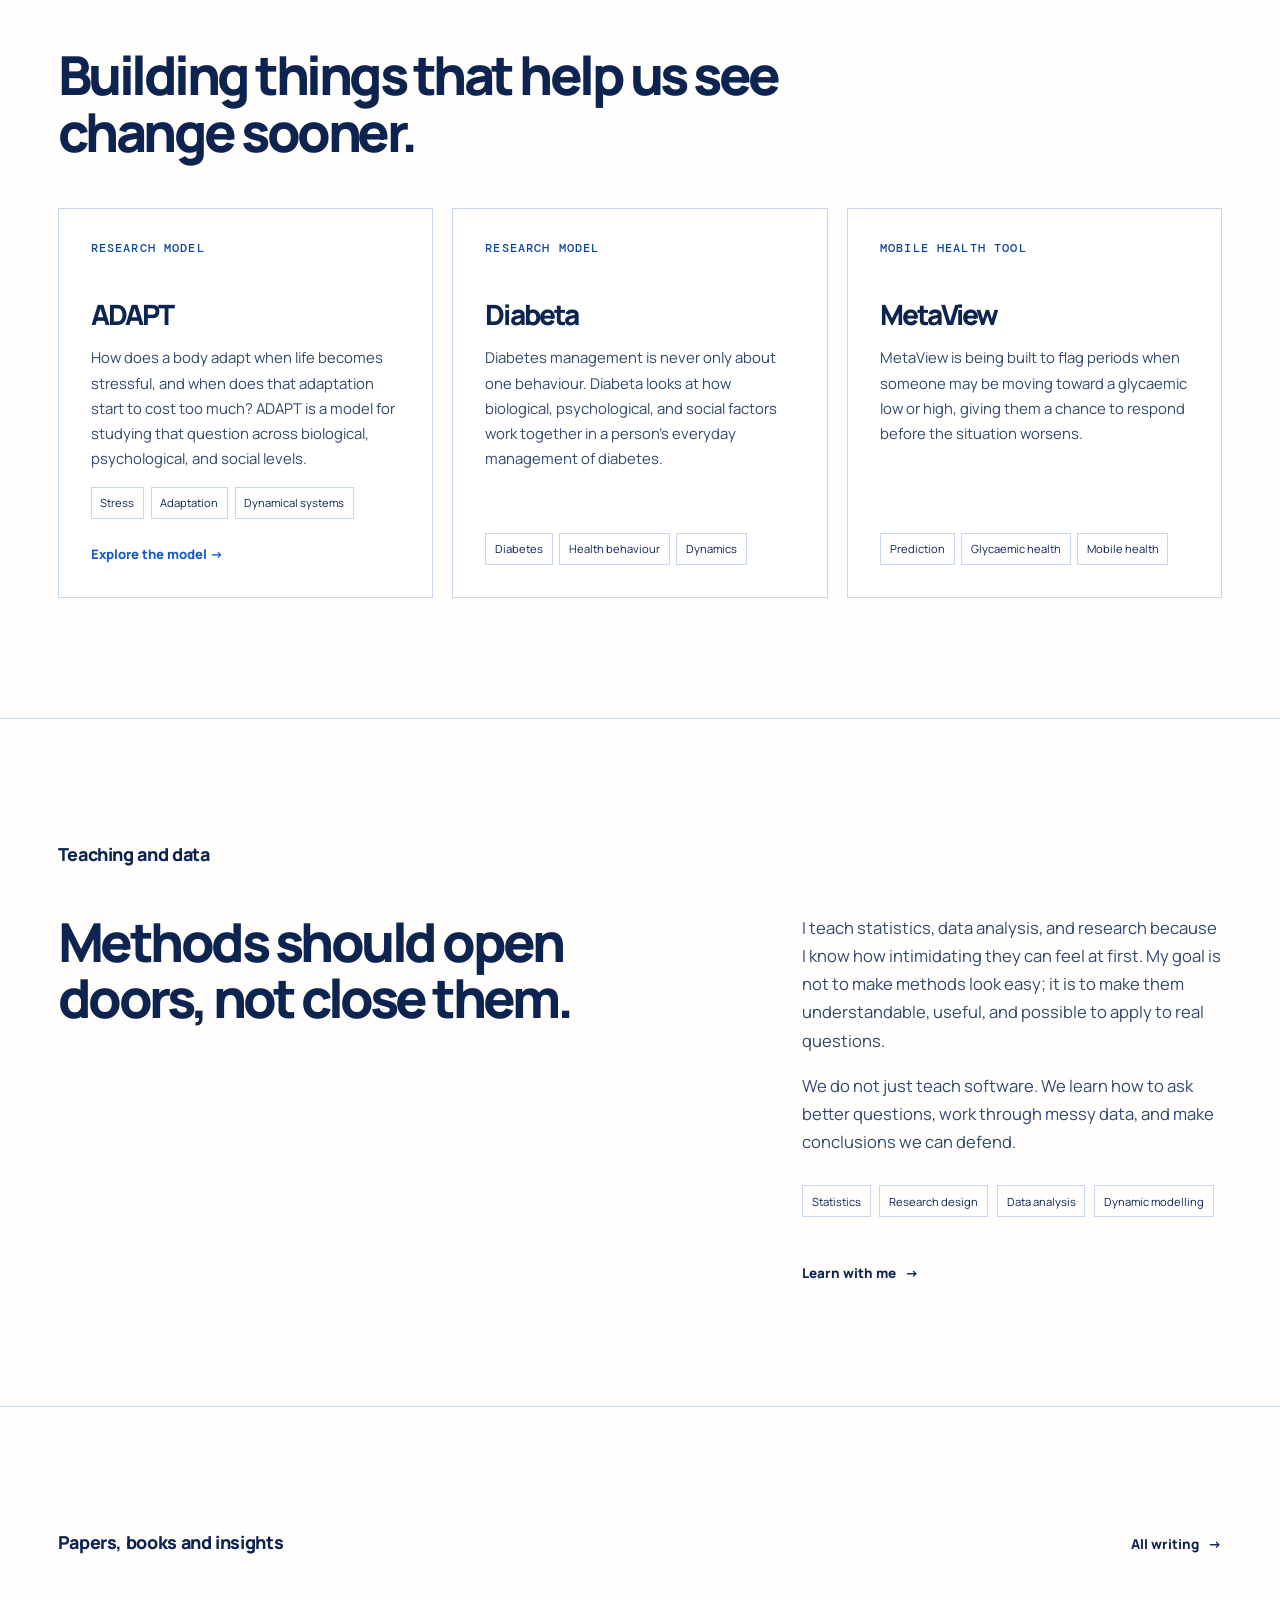
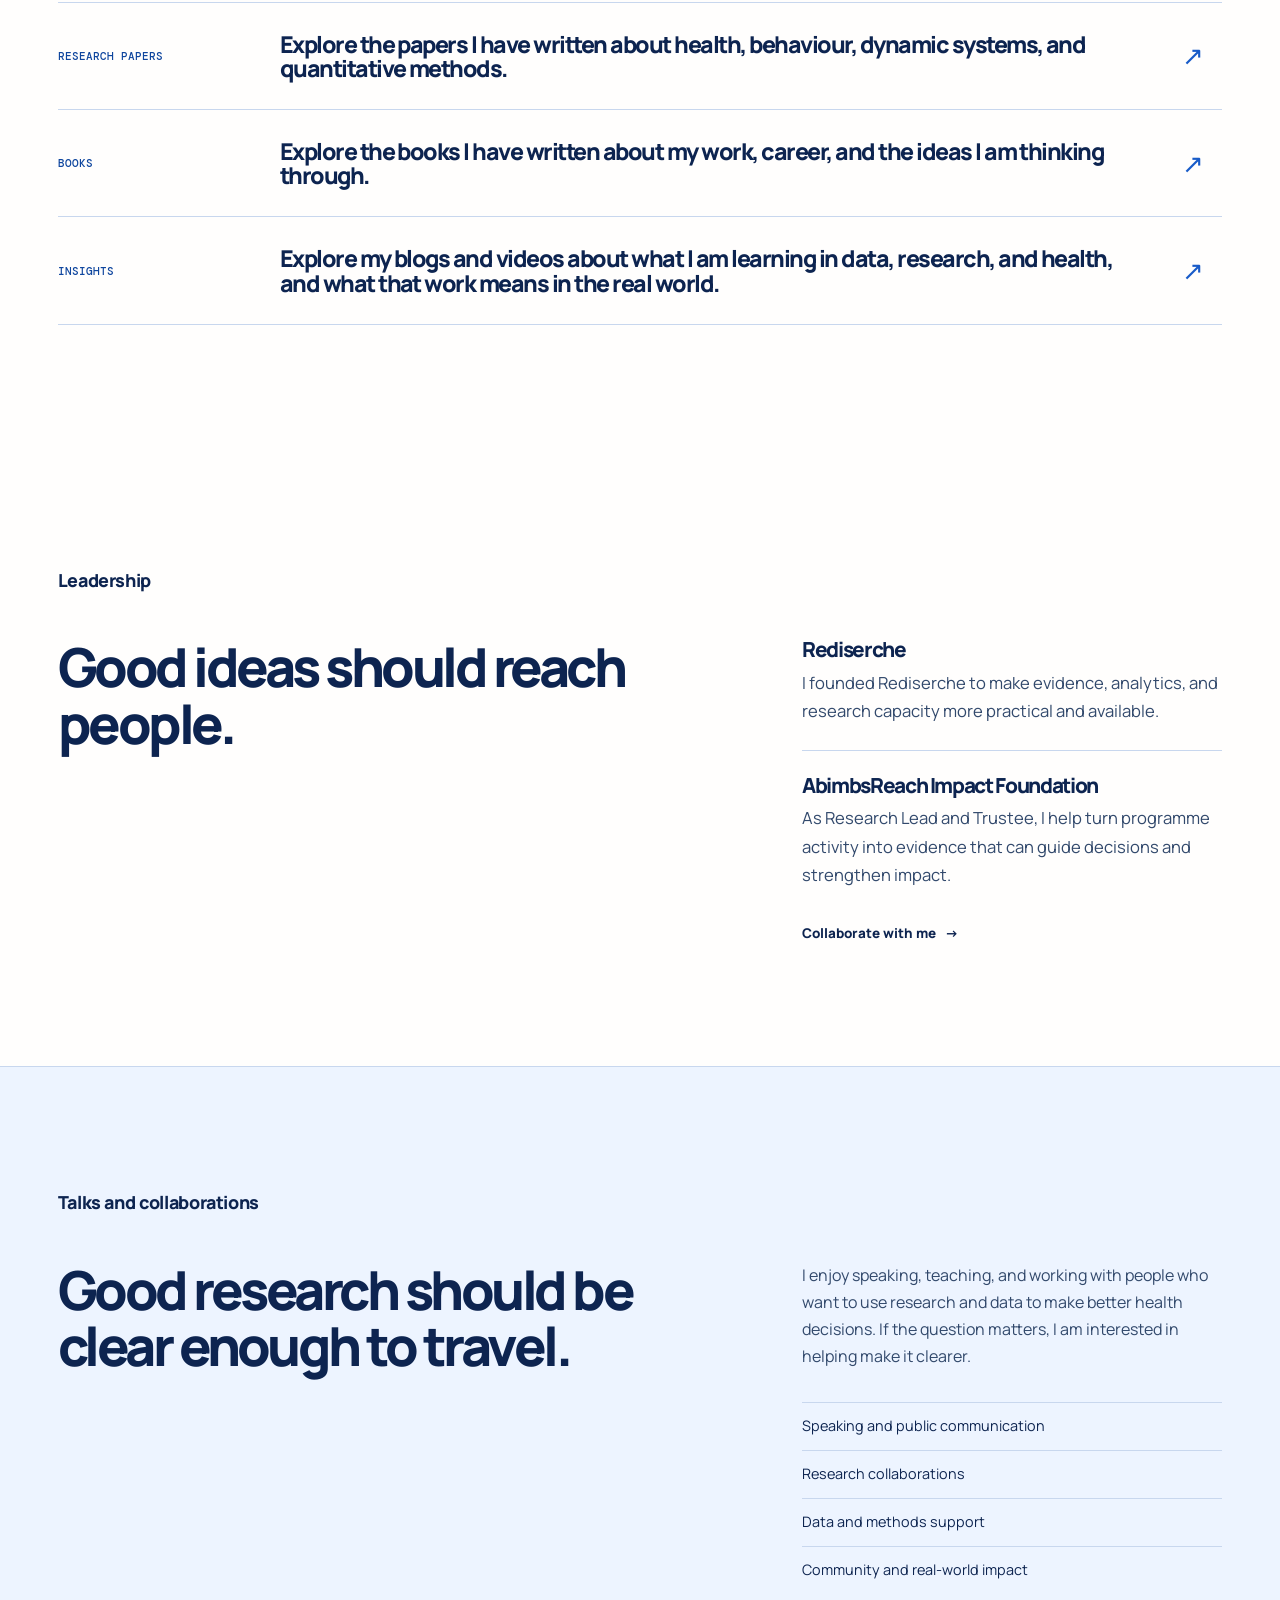
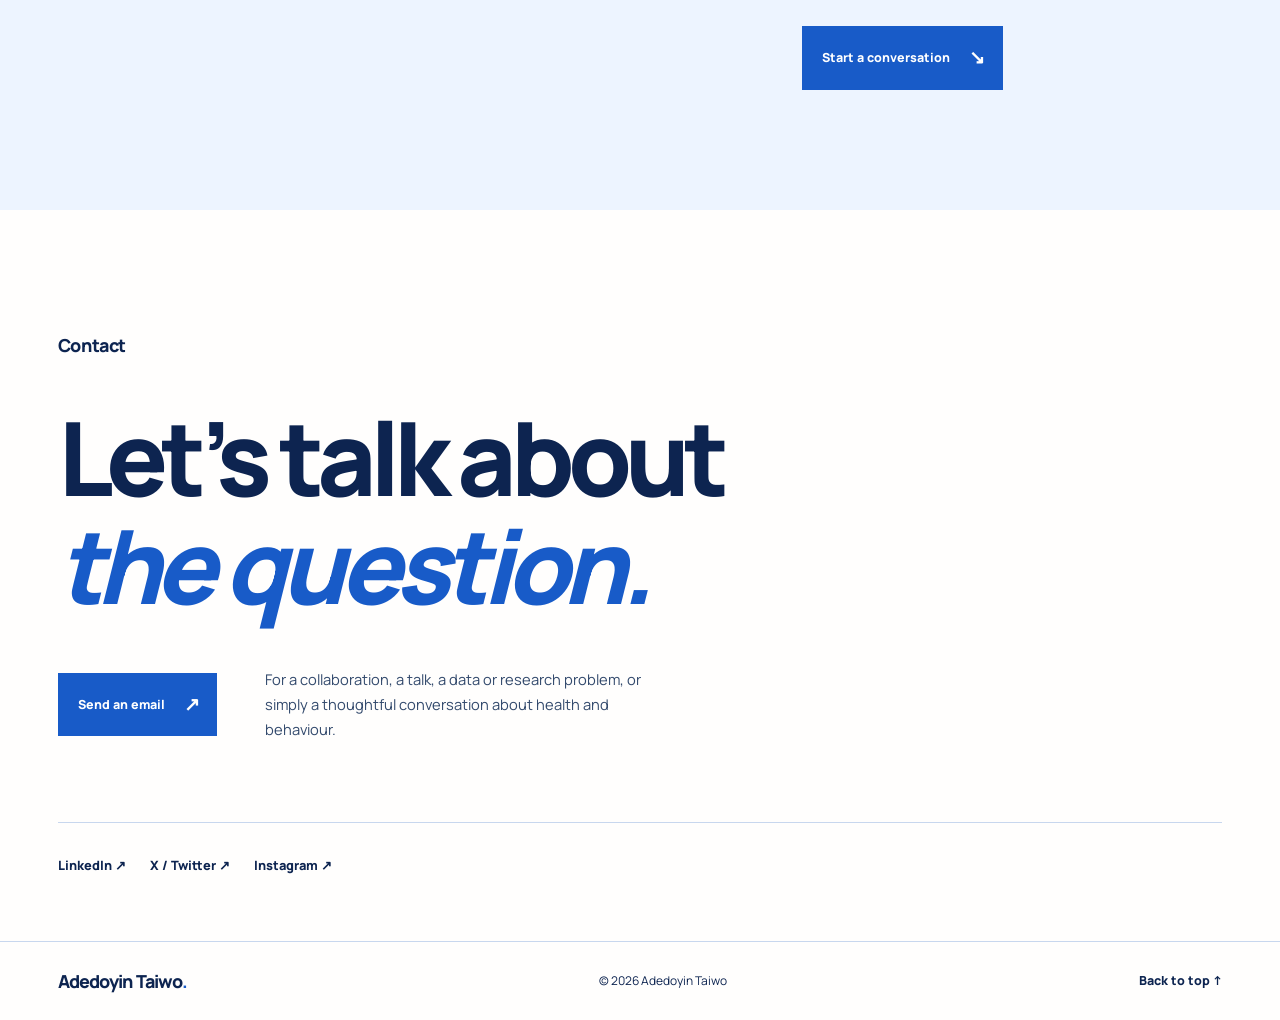
==== commit 670954fd: "Website 11202029" ====
--- a/index.html
+++ b/index.html
@@ -9,6 +9,7 @@
     <link rel="preconnect" href="https://fonts.gstatic.com" crossorigin />
     <link href="https://fonts.googleapis.com/css2?family=DM+Mono:wght@400;500&family=Fraunces:opsz,wght@9..144,500;9..144,600;9..144,700&family=Manrope:wght@400;500;600;700&display=swap" rel="stylesheet" />
     <link rel="stylesheet" href="styles.css" />
+    <link rel="stylesheet" href="overrides.css" />
   </head>
   <body>
     <a class="skip-link" href="#main">Skip to content</a>
@@ -83,7 +84,7 @@
         <div class="section-heading"><p class="section-label">Projects</p><p class="project-note">Frameworks and tools in development</p></div>
         <h2>Building things that help us see change sooner.</h2>
         <div class="project-grid">
-          <article><p class="project-type">RESEARCH MODEL</p><h3>ADAPT</h3><p>How does a body adapt when life becomes stressful, and when does that adaptation start to cost too much? ADAPT is a model for studying that question across biological, psychological, and social levels.</p><div class="project-tags"><span>Stress</span><span>Adaptation</span><span>Dynamical systems</span></div></article>
+          <a class="project-card-link" href="adapt.html" aria-label="Read about the ADAPT Model of Stress Reactivity"><article><p class="project-type">RESEARCH MODEL</p><h3>ADAPT</h3><p>How does a body adapt when life becomes stressful, and when does that adaptation start to cost too much? ADAPT is a model for studying that question across biological, psychological, and social levels.</p><div class="project-tags"><span>Stress</span><span>Adaptation</span><span>Dynamical systems</span></div><span class="project-link">Explore the model →</span></article></a>
           <article><p class="project-type">RESEARCH MODEL</p><h3>Diabeta</h3><p>Diabetes management is never only about one behaviour. Diabeta looks at how biological, psychological, and social factors work together in a person’s everyday management of diabetes.</p><div class="project-tags"><span>Diabetes</span><span>Health behaviour</span><span>Dynamics</span></div></article>
           <article><p class="project-type">MOBILE HEALTH TOOL</p><h3>MetaView</h3><p>MetaView is being built to flag periods when someone may be moving toward a glycaemic low or high, giving them a chance to respond before the situation worsens.</p><div class="project-tags"><span>Prediction</span><span>Glycaemic health</span><span>Mobile health</span></div></article>
         </div>
@@ -97,9 +98,9 @@
       <section id="writing" class="writing section-shell reveal">
         <div class="section-heading"><p class="section-label">Papers, books and insights</p><a class="text-link" href="#contact">All writing <span>→</span></a></div>
         <div class="writing-list">
-          <article><p>RESEARCH PAPERS</p><h3>My work on health, behaviour, dynamic systems, and the methods we need to study change properly.</h3><a href="#contact" aria-label="View research papers">↗</a></article>
-          <article><p>BOOKS</p><h3><em>Operations Research in Management Science</em>, plus future books and practical learning resources.</h3><a href="https://selar.com/378qx2" aria-label="View books">↗</a></article>
-          <article><p>INSIGHTS</p><h3>What I am learning about data, research, health, and doing this work in the real world.</h3><a href="#contact" aria-label="View insights">↗</a></article>
+          <article><p>RESEARCH PAPERS</p><h3>Explore the papers I have written about health, behaviour, dynamic systems, and quantitative methods.</h3><a href="#contact" aria-label="Explore research papers">↗</a></article>
+          <article><p>BOOKS</p><h3>Explore the books I have written about my work, career, and the ideas I am thinking through.</h3><a href="https://selar.com/378qx2" aria-label="Explore books">↗</a></article>
+          <article><p>INSIGHTS</p><h3>Explore my blogs and videos about what I am learning in data, research, and health, and what that work means in the real world.</h3><a href="#contact" aria-label="Explore insights">↗</a></article>
         </div>
       </section>
 
--- a/overrides.css
+++ b/overrides.css
@@ -0,0 +1 @@
+.project-card-link{display:block;color:inherit;text-decoration:none}.project-card-link article{height:100%;transition:transform .2s ease,box-shadow .2s ease}.project-card-link:hover article,.project-card-link:focus-visible article{transform:translateY(-4px);box-shadow:0 10px 25px rgba(13,36,80,.13)}.project-link{display:inline-block;margin-top:1.5rem;color:var(--blue);font-size:.82rem;font-weight:800}.back-link{display:inline-block;margin-bottom:3.8rem;color:var(--navy);font-size:.84rem;font-weight:800;text-decoration:none}.back-link:hover{color:var(--blue)}.adapt-hero{padding-top:5rem;padding-bottom:6rem;background:var(--blue-pale);max-width:none;padding-left:max(4.5vw,calc((100vw - 1280px)/2 + 4.5vw));padding-right:max(4.5vw,calc((100vw - 1280px)/2 + 4.5vw))}.adapt-hero>*{max-width:1280px;margin-left:auto;margin-right:auto}.adapt-hero h1{max-width:870px}.adapt-intro{max-width:690px;margin-top:1.8rem;color:#32496c;font-size:1.22rem}.adapt-copy{border-bottom:1px solid var(--line)}.adapt-copy strong{color:var(--blue-dark)}.framework{max-width:none;padding-left:max(4.5vw,calc((100vw - 1280px)/2 + 4.5vw));padding-right:max(4.5vw,calc((100vw - 1280px)/2 + 4.5vw));background:#fff}.framework figure{max-width:1120px;margin:0 auto}.framework img{display:block;width:100%;height:auto;border:1px solid var(--line)}.framework figcaption{max-width:760px;margin:1.2rem 0 0;color:var(--muted);font-size:.85rem}@media(max-width:760px){.adapt-hero{padding:3rem 1.25rem 4rem}.back-link{margin-bottom:3rem}.adapt-intro{font-size:1.06rem}.framework{padding:4.8rem 1.25rem}}
